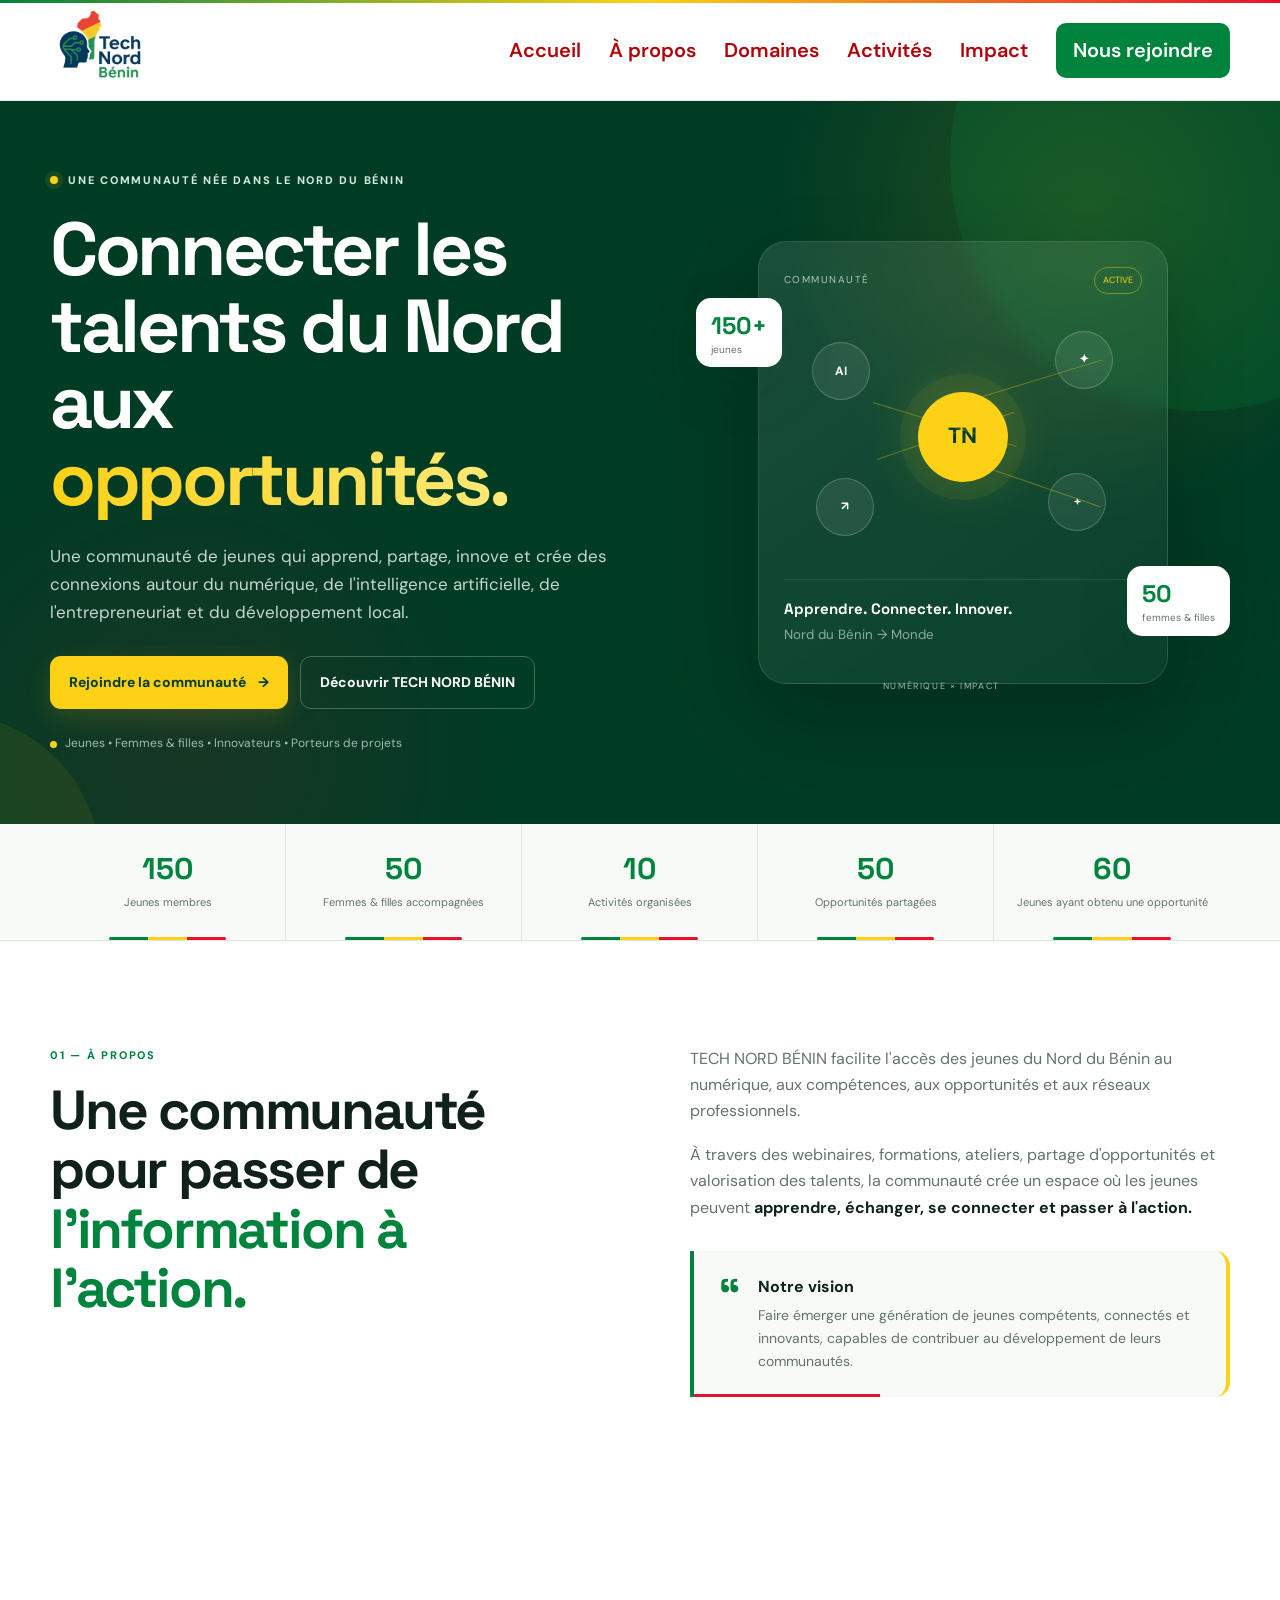
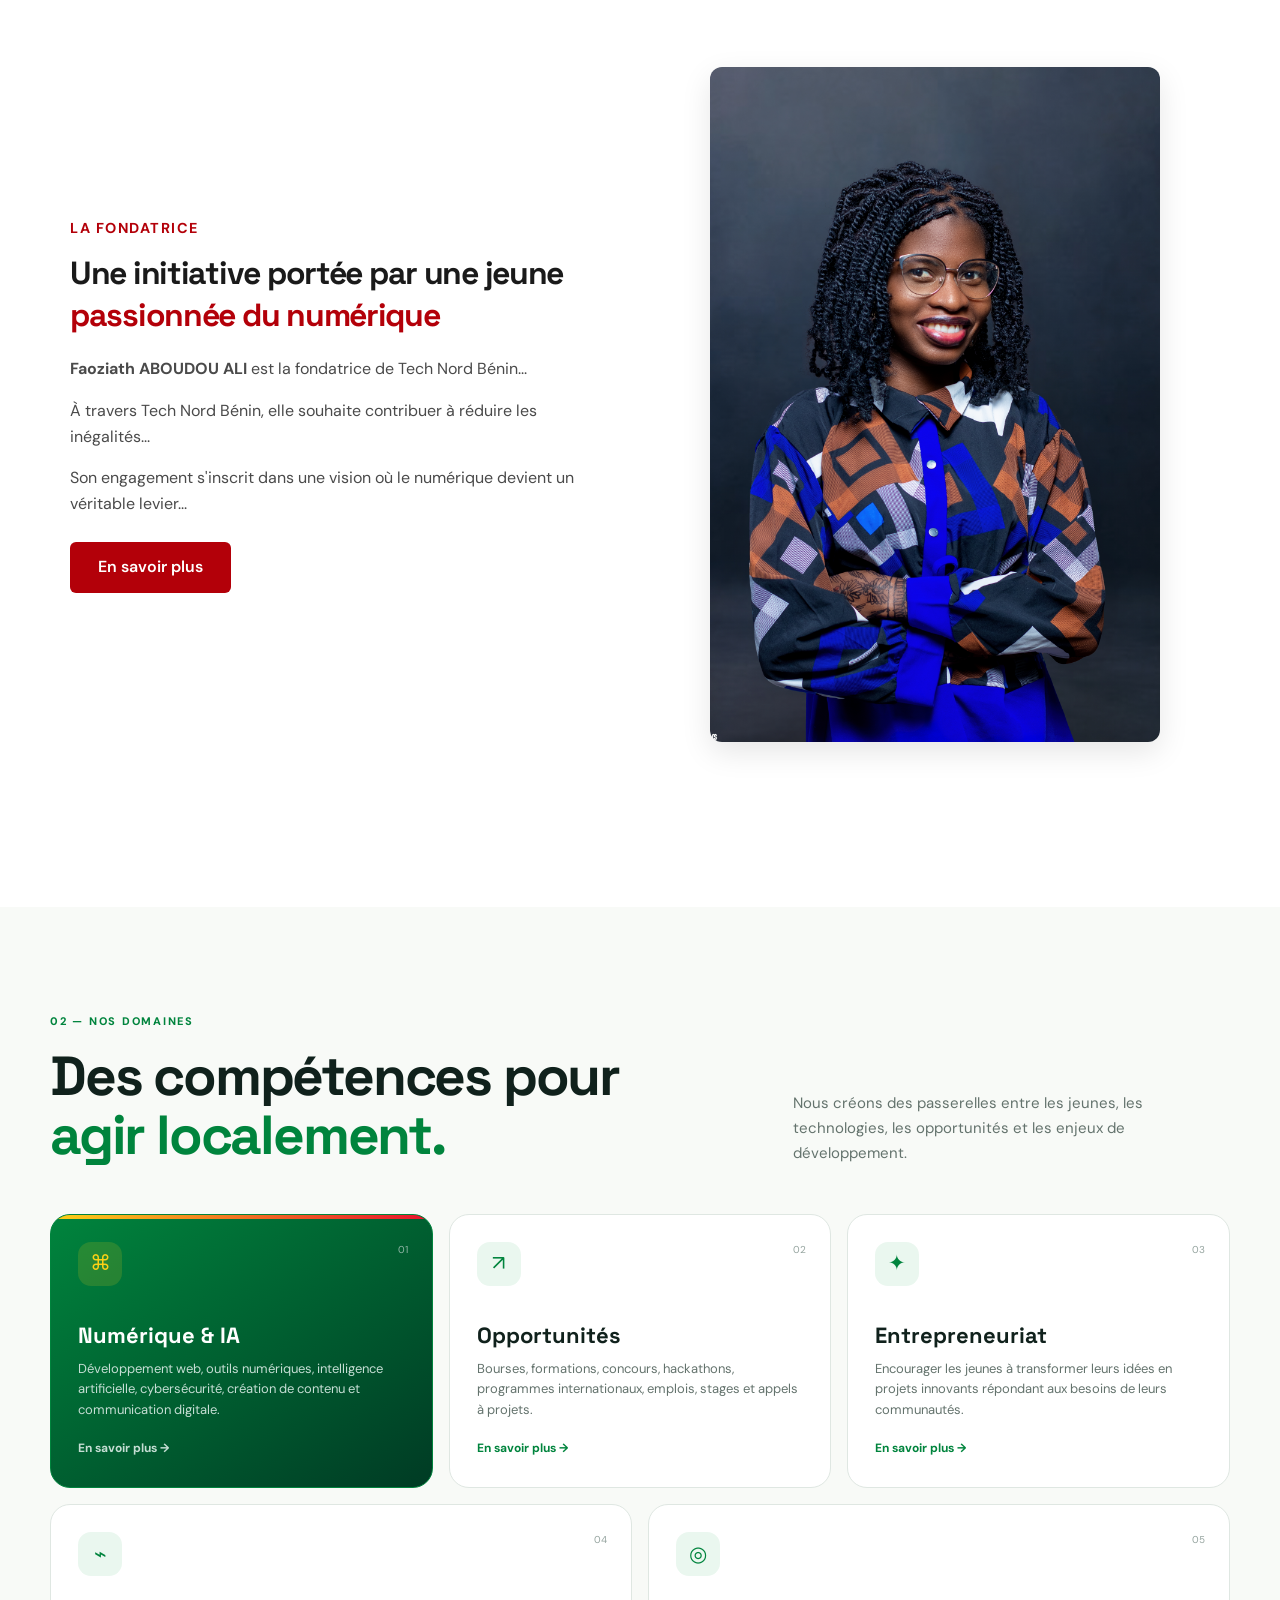
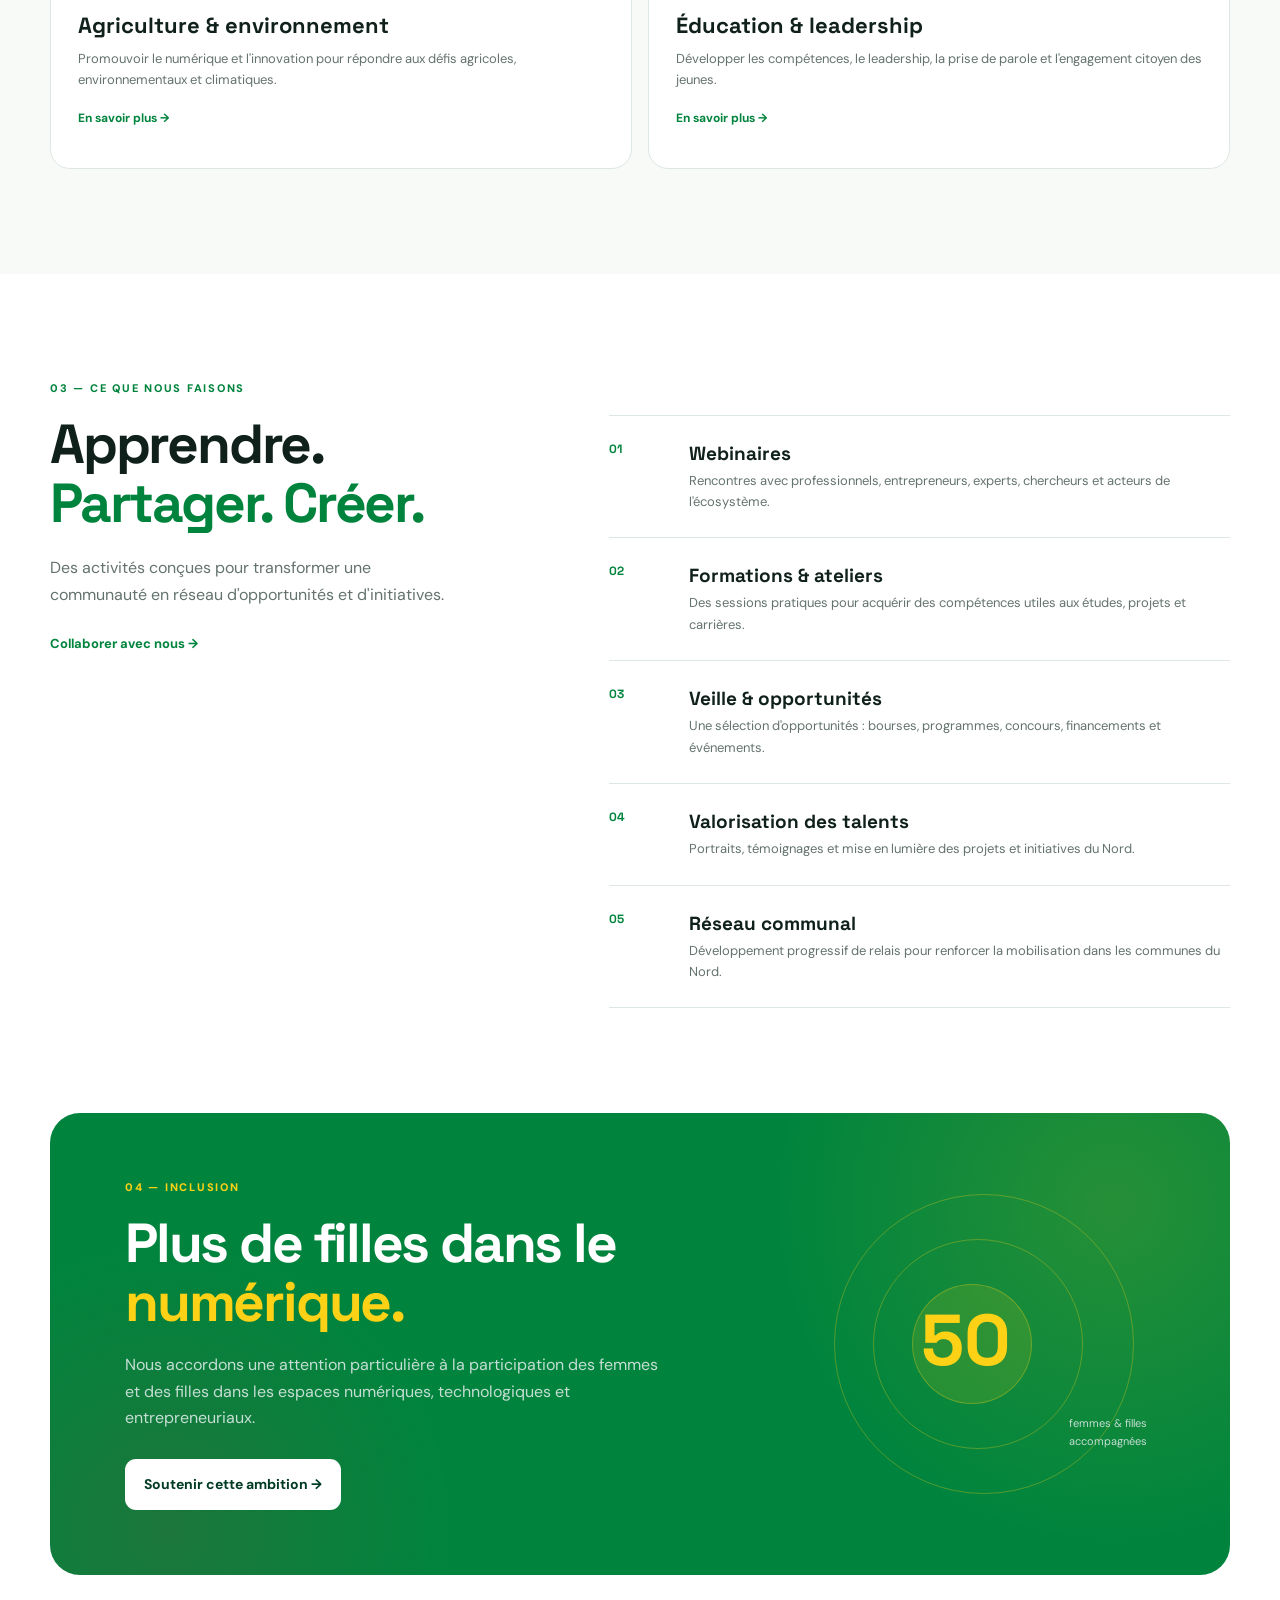
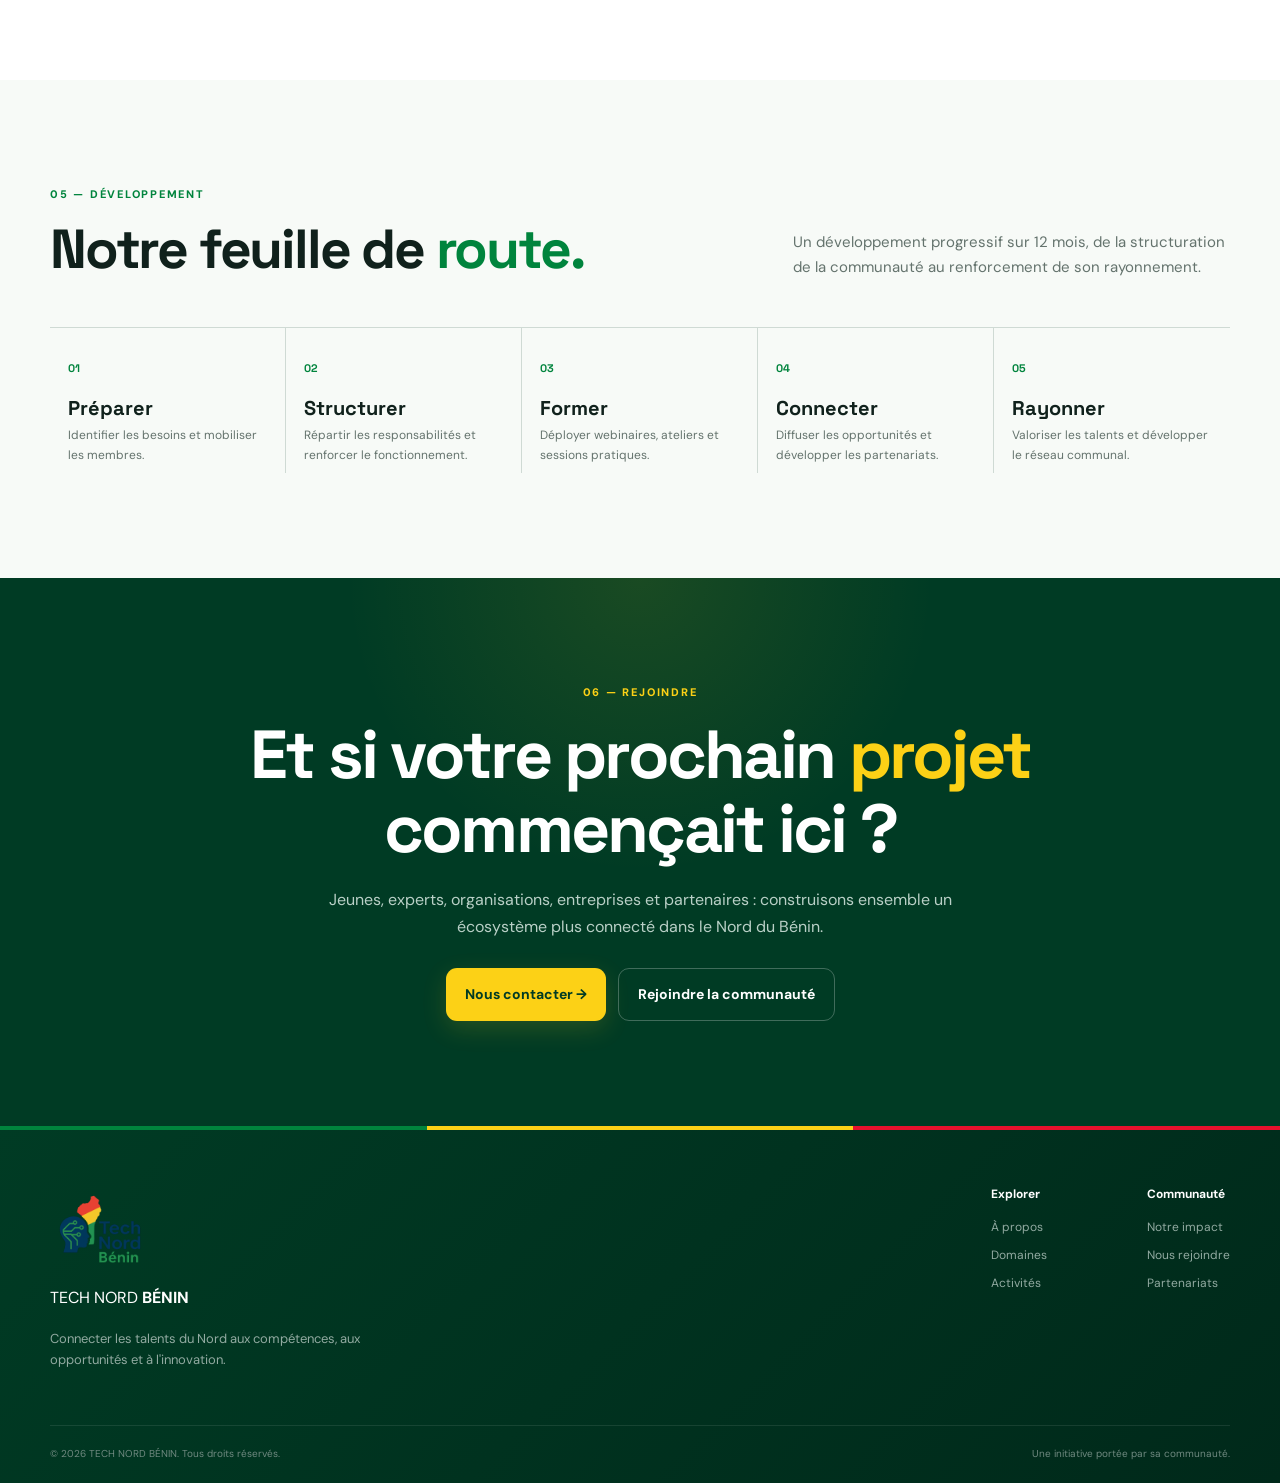
==== index.html @ 8e6c9bc8 "Mise à jour de la structure HTML et ajouts de la section fondatrice" ====
<!DOCTYPE html>
<html lang="fr">
<head>
    <meta charset="UTF-8">
    <meta name="viewport" content="width=device-width, initial-scale=1.0">

    <meta
        name="description"
        content="TECH NORD BÉNIN — Communauté de jeunes pour le numérique, l'innovation et les opportunités dans le Nord du Bénin."
    >

    <title>TECH NORD BÉNIN | Numérique • Innovation • Opportunités</title>

    <!-- Google Fonts -->
    <link rel="preconnect" href="https://fonts.googleapis.com">
    <link rel="preconnect" href="https://fonts.gstatic.com" crossorigin>

    <link
        href="https://fonts.googleapis.com/css2?family=DM+Sans:wght@400;500;600;700&family=Space+Grotesk:wght@500;600;700&display=swap"
        rel="stylesheet"
    >

    <!-- CSS -->
    <link rel="stylesheet" href="style.css">
</head>

<body>

<!-- =========================================================
     HEADER
========================================================= -->

<header class="header">

    <div class="container nav">

       
        <a href="#" class="logo">
    <img src="Logo Tech Nord Bénin.png" alt="Tech Nord Bénin">
</a>


        </a>

        <!-- Bouton menu mobile -->

        <button
            class="menu-toggle"
            aria-label="Ouvrir le menu"
            aria-expanded="false"
        >
            <span></span>
            <span></span>
            <span></span>
        </button>

        <!-- Navigation -->

        <nav class="nav-links" aria-label="Navigation principale">

            <a href="#accueil">Accueil</a>

            <a href="#apropos">À propos</a>

            <a href="#domaines">Domaines</a>

            <a href="#activites">Activités</a>

            <a href="#impact">Impact</a>

            <a href="#contact" class="nav-cta">
                Nous rejoindre
            </a>

        </nav>

    </div>

</header>


<main>

<!-- =========================================================
     HERO
========================================================= -->

<section id="accueil" class="hero">

    <div class="hero-glow glow-one"></div>
    <div class="hero-glow glow-two"></div>

    <div class="container hero-grid">

        <!-- Texte -->

        <div class="hero-content">

            <div class="eyebrow">

                <span></span>

                Une communauté née dans le Nord du Bénin

            </div>

            <h1>

                Connecter les talents du Nord aux

                <em>opportunités.</em>

            </h1>

            <p class="hero-text">

                Une communauté de jeunes qui apprend, partage,
                innove et crée des connexions autour du numérique,
                de l'intelligence artificielle, de l'entrepreneuriat
                et du développement local.

            </p>

            <div class="hero-actions">

                <a href="#contact" class="btn btn-primary">

                    Rejoindre la communauté

                    <span>→</span>

                </a>

                <a href="#apropos" class="btn btn-outline">

                    Découvrir TECH NORD BÉNIN

                </a>

            </div>

            <div class="hero-note">

                <span class="dot"></span>

                Jeunes • Femmes & filles • Innovateurs • Porteurs de projets

            </div>

        </div>


        <!-- Illustration -->

        <div class="hero-visual">

            <div class="visual-card main-card">

                <div class="card-top">

                    <span class="mini-label">
                        COMMUNAUTÉ
                    </span>

                    <span class="status">
                        ACTIVE
                    </span>

                </div>


                <div class="network">

                    <div class="node center-node">
                        TN
                    </div>

                    <div class="node n1">
                        AI
                    </div>

                    <div class="node n2">
                        ✦
                    </div>

                    <div class="node n3">
                        ↗
                    </div>

                    <div class="node n4">
                        +
                    </div>

                    <div class="line l1"></div>
                    <div class="line l2"></div>
                    <div class="line l3"></div>
                    <div class="line l4"></div>

                </div>


                <div class="card-bottom">

                    <strong>
                        Apprendre. Connecter. Innover.
                    </strong>

                    <small>
                        Nord du Bénin → Monde
                    </small>

                </div>

            </div>


            <!-- Statistique flottante -->

            <div class="floating-stat stat-a">

                <strong>150+</strong>

                <span>
                    jeunes
                </span>

            </div>


            <div class="floating-stat stat-b">

                <strong>50</strong>

                <span>
                    femmes & filles
                </span>

            </div>


            <div class="floating-tag">

                NUMÉRIQUE × IMPACT

            </div>

        </div>

    </div>

</section>


<!-- =========================================================
     IMPACT
========================================================= -->

<section class="impact-strip" id="impact">

    <div class="container stats-grid">

        <div class="stat-item">

            <strong>150</strong>

            <span>
                Jeunes membres
            </span>

        </div>


        <div class="stat-item">

            <strong>50</strong>

            <span>
                Femmes & filles accompagnées
            </span>

        </div>


        <div class="stat-item">

            <strong>10</strong>

            <span>
                Activités organisées
            </span>

        </div>


        <div class="stat-item">

            <strong>50</strong>

            <span>
                Opportunités partagées
            </span>

        </div>


        <div class="stat-item">

            <strong>60</strong>

            <span>
                Jeunes ayant obtenu une opportunité
            </span>

        </div>

    </div>

</section>


<!-- =========================================================
     À PROPOS
========================================================= -->

<section id="apropos" class="section about">

    <div class="container two-col">

        <div>

            <div class="section-label">
                01 — À PROPOS
            </div>

            <h2>

                Une communauté pour passer de

                <span>
                    l'information à l'action.
                </span>

            </h2>

        </div>


        <div class="about-copy">

            <p>

                TECH NORD BÉNIN facilite l'accès des jeunes
                du Nord du Bénin au numérique, aux compétences,
                aux opportunités et aux réseaux professionnels.

            </p>


            <p>

                À travers des webinaires, formations, ateliers,
                partage d'opportunités et valorisation des talents,
                la communauté crée un espace où les jeunes peuvent

                <strong>
                    apprendre, échanger, se connecter et passer à l'action.
                </strong>

            </p>


            <div class="mission-box">

                <span class="quote-mark">
                    “
                </span>

                <div>

                    <strong>
                        Notre vision
                    </strong>

                    <p>

                        Faire émerger une génération de jeunes
                        compétents, connectés et innovants, capables
                        de contribuer au développement de leurs communautés.

                    </p>

                </div>

            </div>

        </div>

    </div>

</section>

<!-- FONDATRICE --> 
 
<!-- =========================================================
     FONDATRICE
========================================================= -->
<section class="section founder">
    <div class="container founder-container"> 
        <div class="founder-content"> 
            <span class="section-tag">LA FONDATRICE</span> 
            <h2>Une initiative portée par une jeune <span>passionnée du numérique</span></h2> 
            <p><strong>Faoziath ABOUDOU ALI</strong> est la fondatrice de Tech Nord Bénin...</p>
            <p>À travers Tech Nord Bénin, elle souhaite contribuer à réduire les inégalités...</p>
            <p>Son engagement s'inscrit dans une vision où le numérique devient un véritable levier...</p>
            <a href="#contact" class="about-button">En savoir plus</a>
        </div> 
        <div class="founder-image">
            <img src="SAVE_20260714_125118.jpg" alt="Faoziath ABOUDOU ALI, fondatrice de Tech Nord Bénin"> 
        </div> 
    </div> 
</section>

        
<!-- =========================================================
     DOMAINES
========================================================= -->

<section id="domaines" class="section domains">

    <div class="container">

        <div class="section-heading">

            <div>

                <div class="section-label">
                    02 — NOS DOMAINES
                </div>

                <h2>

                    Des compétences pour

                    <span>
                        agir localement.
                    </span>

                </h2>

            </div>


            <p>

                Nous créons des passerelles entre les jeunes,
                les technologies, les opportunités et les enjeux
                de développement.

            </p>

        </div>


        <div class="domain-grid">


            <!-- Domaine 1 -->

            <article class="domain-card featured">

                <div class="icon">
                    ⌘
                </div>

                <span class="number">
                    01
                </span>

                <h3>
                    Numérique & IA
                </h3>

                <p>

                    Développement web, outils numériques,
                    intelligence artificielle, cybersécurité,
                    création de contenu et communication digitale.

                </p>

                <a href="#contact">
                    En savoir plus →
                </a>

            </article>


            <!-- Domaine 2 -->

            <article class="domain-card">

                <div class="icon">
                    ↗
                </div>

                <span class="number">
                    02
                </span>

                <h3>
                    Opportunités
                </h3>

                <p>

                    Bourses, formations, concours, hackathons,
                    programmes internationaux, emplois, stages
                    et appels à projets.

                </p>

                <a href="#contact">
                    En savoir plus →
                </a>

            </article>


            <!-- Domaine 3 -->

            <article class="domain-card">

                <div class="icon">
                    ✦
                </div>

                <span class="number">
                    03
                </span>

                <h3>
                    Entrepreneuriat
                </h3>

                <p>

                    Encourager les jeunes à transformer leurs idées
                    en projets innovants répondant aux besoins
                    de leurs communautés.

                </p>

                <a href="#contact">
                    En savoir plus →
                </a>

            </article>


            <!-- Domaine 4 -->

            <article class="domain-card">

                <div class="icon">
                    ⌁
                </div>

                <span class="number">
                    04
                </span>

                <h3>
                    Agriculture & environnement
                </h3>

                <p>

                    Promouvoir le numérique et l'innovation pour
                    répondre aux défis agricoles, environnementaux
                    et climatiques.

                </p>

                <a href="#contact">
                    En savoir plus →
                </a>

            </article>


            <!-- Domaine 5 -->

            <article class="domain-card">

                <div class="icon">
                    ◎
                </div>

                <span class="number">
                    05
                </span>

                <h3>
                    Éducation & leadership
                </h3>

                <p>

                    Développer les compétences, le leadership,
                    la prise de parole et l'engagement citoyen
                    des jeunes.

                </p>

                <a href="#contact">
                    En savoir plus →
                </a>

            </article>

        </div>

    </div>

</section>


<!-- =========================================================
     ACTIVITÉS
========================================================= -->

<section id="activites" class="section activities">

    <div class="container">

        <div class="section-label">
            03 — CE QUE NOUS FAISONS
        </div>


        <div class="activities-layout">

            <div>

                <h2>

                    Apprendre.

                    <br>

                    <span>
                        Partager. Créer.
                    </span>

                </h2>


                <p class="large-copy">

                    Des activités conçues pour transformer
                    une communauté en réseau d'opportunités
                    et d'initiatives.

                </p>


                <a href="#contact" class="text-link">

                    Collaborer avec nous →

                </a>

            </div>


            <div class="activity-list">


                <div class="activity">

                    <span>01</span>

                    <div>

                        <h3>
                            Webinaires
                        </h3>

                        <p>

                            Rencontres avec professionnels,
                            entrepreneurs, experts, chercheurs
                            et acteurs de l'écosystème.

                        </p>

                    </div>

                </div>


                <div class="activity">

                    <span>02</span>

                    <div>

                        <h3>
                            Formations & ateliers
                        </h3>

                        <p>

                            Des sessions pratiques pour acquérir
                            des compétences utiles aux études,
                            projets et carrières.

                        </p>

                    </div>

                </div>


                <div class="activity">

                    <span>03</span>

                    <div>

                        <h3>
                            Veille & opportunités
                        </h3>

                        <p>

                            Une sélection d'opportunités :
                            bourses, programmes, concours,
                            financements et événements.

                        </p>

                    </div>

                </div>


                <div class="activity">

                    <span>04</span>

                    <div>

                        <h3>
                            Valorisation des talents
                        </h3>

                        <p>

                            Portraits, témoignages et mise en lumière
                            des projets et initiatives du Nord.

                        </p>

                    </div>

                </div>


                <div class="activity">

                    <span>05</span>

                    <div>

                        <h3>
                            Réseau communal
                        </h3>

                        <p>

                            Développement progressif de relais pour
                            renforcer la mobilisation dans les communes
                            du Nord.

                        </p>

                    </div>

                </div>

            </div>

        </div>

    </div>

</section>


<!-- =========================================================
     INCLUSION
========================================================= -->

<section class="section inclusion">

    <div class="container inclusion-box">

        <div class="inclusion-content">

            <div class="section-label">
                04 — INCLUSION
            </div>

            <h2>

                Plus de filles dans le

                <span>
                    numérique.
                </span>

            </h2>

            <p>

                Nous accordons une attention particulière à
                la participation des femmes et des filles dans
                les espaces numériques, technologiques et
                entrepreneuriaux.

            </p>

            <a href="#contact" class="btn btn-light">

                Soutenir cette ambition →

            </a>

        </div>


        <div class="inclusion-visual">

            <div class="circle c1"></div>

            <div class="circle c2"></div>

            <div class="circle c3"></div>

            <div class="big-50">
                50
            </div>

            <div class="small-text">

                femmes & filles
                <br>
                accompagnées

            </div>

        </div>

    </div>

</section>


<!-- =========================================================
     FEUILLE DE ROUTE
========================================================= -->

<section class="section roadmap">

    <div class="container">

        <div class="section-heading">

            <div>

                <div class="section-label">
                    05 — DÉVELOPPEMENT
                </div>

                <h2>

                    Notre feuille de

                    <span>
                        route.
                    </span>

                </h2>

            </div>


            <p>

                Un développement progressif sur 12 mois,
                de la structuration de la communauté au
                renforcement de son rayonnement.

            </p>

        </div>


        <div class="timeline">


            <div class="timeline-item">

                <span>01</span>

                <div>

                    <strong>
                        Préparer
                    </strong>

                    <p>
                        Identifier les besoins et mobiliser les membres.
                    </p>

                </div>

            </div>


            <div class="timeline-item">

                <span>02</span>

                <div>

                    <strong>
                        Structurer
                    </strong>

                    <p>
                        Répartir les responsabilités et renforcer le fonctionnement.
                    </p>

                </div>

            </div>


            <div class="timeline-item">

                <span>03</span>

                <div>

                    <strong>
                        Former
                    </strong>

                    <p>
                        Déployer webinaires, ateliers et sessions pratiques.
                    </p>

                </div>

            </div>


            <div class="timeline-item">

                <span>04</span>

                <div>

                    <strong>
                        Connecter
                    </strong>

                    <p>
                        Diffuser les opportunités et développer les partenariats.
                    </p>

                </div>

            </div>


            <div class="timeline-item">

                <span>05</span>

                <div>

                    <strong>
                        Rayonner
                    </strong>

                    <p>
                        Valoriser les talents et développer le réseau communal.
                    </p>

                </div>

            </div>

        </div>

    </div>

</section>


<!-- =========================================================
     CONTACT / CTA
========================================================= -->

<section id="contact" class="cta-section">

    <div class="container cta-inner">

        <div class="section-label">
            06 — REJOINDRE
        </div>

        <h2>

            Et si votre prochain

            <span>
                projet
            </span>

            commençait ici ?

        </h2>

        <p>

            Jeunes, experts, organisations, entreprises et partenaires :
            construisons ensemble un écosystème plus connecté
            dans le Nord du Bénin.

        </p>


        <div class="cta-actions">

            <a
                href="mailto:contact@technordbenin.org"
                class="btn btn-primary"
            >

                Nous contacter →

            </a>

            <a href="#" class="btn btn-outline">

                Rejoindre la communauté

            </a>

        </div>

    </div>

</section>

</main>


<!-- =========================================================
     FOOTER
========================================================= -->

<footer class="footer">

    <div class="container footer-top">


        <div class="footer-brand">

             <a href="#" class="logo">
    <img src="Logo Tech Nord Bénin.png" alt="Tech Nord Bénin">
</a>

                <span class="logo-text">

                    TECH NORD <b>BÉNIN</b>

                </span>

            </a>


            <p>

                Connecter les talents du Nord aux compétences,
                aux opportunités et à l'innovation.

            </p>

        </div>


        <div class="footer-links">


            <div>

                <strong>
                    Explorer
                </strong>

                <a href="#apropos">
                    À propos
                </a>

                <a href="#domaines">
                    Domaines
                </a>

                <a href="#activites">
                    Activités
                </a>

            </div>


            <div>

                <strong>
                    Communauté
                </strong>

                <a href="#impact">
                    Notre impact
                </a>

                <a href="#contact">
                    Nous rejoindre
                </a>

                <a href="#contact">
                    Partenariats
                </a>

            </div>

        </div>

    </div>


    <div class="container footer-bottom">

        <span>
            © 2026 TECH NORD BÉNIN. Tous droits réservés.
        </span>

        <span>
            Une initiative portée par sa communauté.
        </span>

    </div>

</footer>


<!-- =========================================================
     JAVASCRIPT MENU MOBILE
========================================================= -->

<script>

    const toggle = document.querySelector(".menu-toggle");

    const nav = document.querySelector(".nav-links");


    toggle.addEventListener("click", () => {

        const isOpen = nav.classList.toggle("open");

        toggle.setAttribute(
            "aria-expanded",
            isOpen
        );

    });


    /*
       Fermer le menu après avoir cliqué
       sur un lien mobile.
    */

    document
        .querySelectorAll(".nav-links a")
        .forEach(link => {

            link.addEventListener("click", () => {

                nav.classList.remove("open");

                toggle.setAttribute(
                    "aria-expanded",
                    "false"
                );

            });

        });

</script>

</body>
</html>
---- style.css ----
/* =========================================================
   VARIABLES — IDENTITÉ TECH NORD BÉNIN
========================================================= */

.logo img {
    width: 100px;
    height: 100px;
    object-fit: contain;
    display: block;
}

:root {

    /* Couleurs principales du logo */
    --green: #00843D;
    --green-dark: #006B32;
    --green-deep: #003B24;

    --yellow: #FCD116;
    --yellow-dark: #E5B900;

    --red: #E8112D;
    --red-dark: #C90E26;

    /* Couleurs secondaires */
    --green-soft: #EAF7EF;
    --yellow-soft: #FFF8D6;
    --red-soft: #FFF0F2;

    --cream: #F7FAF7;

    --white: #ffffff;

    --ink: #10211c;

    --muted: #64736d;

    --line: #dfe7e2;

    /* Dégradé officiel */
    --brand-gradient:
        linear-gradient(
            90deg,
            var(--green) 0%,
            var(--yellow) 50%,
            var(--red) 100%
        );

    /* Ombres */
    --shadow:
        0 20px 60px rgba(0, 59, 36, 0.10);

    --shadow-hover:
        0 25px 70px rgba(0, 59, 36, 0.16);

    /* Dimensions */
    --radius: 22px;

    --max-width: 1180px;

}


/* =========================================================
   RESET
========================================================= */

* {

    margin: 0;

    padding: 0;

    box-sizing: border-box;

}


html {

    scroll-behavior: smooth;

}


body {

    font-family: "DM Sans", sans-serif;

    color: var(--ink);

    background: #ffffff;

    line-height: 1.65;

    overflow-x: hidden;

}


a {

    text-decoration: none;

    color: inherit;

}


button {

    font-family: inherit;

}


/* =========================================================
   CONTAINER
========================================================= */

.container {

    width: min(
        var(--max-width),
        calc(100% - 48px)
    );

    margin-inline: auto;

}


/* =========================================================
   HEADER
========================================================= */

.header {

    position: sticky;

    top: 0;

    z-index: 1000;

    background:
        rgba(255, 255, 255, 0.96);

    backdrop-filter: blur(18px);

    border-bottom:
        1px solid rgba(223, 231, 226, 0.8);

}


/* Petite ligne aux couleurs du logo */

.header::before {

    content: "";

    position: absolute;

    top: 0;

    left: 0;

    width: 100%;

    height: 3px;

    background:
        linear-gradient(
            90deg,
            var(--green) 0%,
            var(--yellow) 50%,
            var(--red) 100%
        );

}


.nav {

    min-height: 76px;

    display: flex;

    align-items: center;

    justify-content: space-between;

    gap: 30px;

}


/* =========================================================
   LOGO
========================================================= */

.logo {

    display: flex;

    align-items: center;

    gap: 11px;

    font-family:
        "Space Grotesk",
        sans-serif;

    font-weight: 700;

    font-size: 14px;

    letter-spacing: 0.02em;

}


.logo b {

    color: var(--green);

}


.logo-mark {

    width: 42px;

    height: 42px;

    display: grid;

    place-items: center;

    position: relative;

    background:
        linear-gradient(
            135deg,
            var(--green) 0%,
            var(--green) 52%,
            var(--yellow) 52%,
            var(--yellow) 76%,
            var(--red) 76%,
            var(--red) 100%
        );

    color: #ffffff;

    border-radius: 12px;

    font-size: 12px;

    font-weight: 800;

    overflow: hidden;

    box-shadow:
        0 8px 22px
        rgba(0, 132, 61, 0.22);

}


.logo-mark span {

    position: relative;

    z-index: 2;

}


/* =========================================================
   NAVIGATION
========================================================= */

.nav-links {

    display: flex;

    align-items: center;

    gap: 28px;

    font-size: 20px;

    font-weight: 600;

    color:#b30009;

}


.nav-links a {

    transition:
        color 0.2s ease,
        transform 0.2s ease;

}


.nav-links a:hover {

    color: var(--green);

}


.nav-cta {

    background: var(--green);

    color: #ffffff !important;

    padding: 11px 17px;

    border-radius: 10px;

    transition:
        background 0.2s ease,
        transform 0.2s ease,
        box-shadow 0.2s ease;

}


.nav-cta:hover {

    background: var(--green-dark);

    transform: translateY(-2px);

    box-shadow:
        0 8px 20px
        rgba(0, 132, 61, 0.18);

}


/* =========================================================
   MENU MOBILE
========================================================= */

.menu-toggle {

    display: none;

    border: none;

    background: transparent;

    cursor: pointer;

}


.menu-toggle span {

    display: block;

    width: 25px;

    height: 2px;

    background: var(--green-dark);

    margin: 5px;

    border-radius: 5px;

}


/* =========================================================
   HERO
========================================================= */

.hero {

    position: relative;

    min-height: 650px;

    background:
        radial-gradient(
            circle at 85% 15%,
            rgba(252, 209, 22, 0.14),
            transparent 25%
        ),
        radial-gradient(
            circle at 15% 90%,
            rgba(232, 17, 45, 0.10),
            transparent 25%
        ),
        var(--green-deep);

    color: #ffffff;

    overflow: hidden;

}


.hero-grid {

    min-height: 650px;

    display: grid;

    grid-template-columns:
        1.05fr
        0.95fr;

    align-items: center;

    gap: 55px;

    padding-block: 70px;

}


/* =========================================================
   HERO — TEXTE
========================================================= */

.eyebrow {

    display: flex;

    align-items: center;

    gap: 10px;

    color: #d3e9de;

    font-size: 11px;

    font-weight: 800;

    letter-spacing: 0.16em;

    text-transform: uppercase;

    margin-bottom: 22px;

}


.eyebrow span {

    width: 8px;

    height: 8px;

    background: var(--yellow);

    border-radius: 50%;

    box-shadow:
        0 0 0 5px
        rgba(252, 209, 22, 0.10);

}


.hero h1 {

    font-family:
        "Space Grotesk",
        sans-serif;

    font-size:
        clamp(45px, 6vw, 75px);

    line-height: 1.02;

    font-weight: 700;

    letter-spacing: -0.045em;

    max-width: 760px;

}


.hero h1 em {

    font-style: normal;

    background:
        linear-gradient(
            90deg,
            var(--yellow),
            #FFE978
        );

    -webkit-background-clip: text;

    background-clip: text;

    color: transparent;

}


.hero-text {

    color: #c5d7d0;

    font-size: 17px;

    max-width: 650px;

    margin:
        25px
        0
        30px;

}


/* =========================================================
   HERO — BOUTONS
========================================================= */

.hero-actions {

    display: flex;

    gap: 12px;

    flex-wrap: wrap;

}


.btn {

    display: inline-flex;

    align-items: center;

    justify-content: center;

    gap: 12px;

    border-radius: 11px;

    padding: 14px 19px;

    font-weight: 700;

    font-size: 14px;

    transition:
        transform 0.2s ease,
        box-shadow 0.2s ease,
        background 0.2s ease;

}


.btn-primary {

    background: var(--yellow);

    color: var(--green-deep);

    box-shadow:
        0 8px 25px
        rgba(252, 209, 22, 0.15);

}


.btn-primary:hover {

    background: #FFD92E;

    transform: translateY(-3px);

    box-shadow:
        0 14px 35px
        rgba(252, 209, 22, 0.25);

}


.btn-outline {

    border:
        1px solid
        rgba(255, 255, 255, 0.25);

    color: #ffffff;

}


.btn-outline:hover {

    background:
        rgba(255, 255, 255, 0.08);

    border-color:
        rgba(252, 209, 22, 0.5);

}


.btn-red {

    background: var(--red);

    color: #ffffff;

}


.btn-red:hover {

    background: var(--red-dark);

    transform: translateY(-2px);

}


.hero-note {

    margin-top: 25px;

    font-size: 12px;

    color: #9ebbb0;

    display: flex;

    gap: 8px;

    align-items: center;

}


.dot {

    width: 7px;

    height: 7px;

    background: var(--yellow);

    border-radius: 50%;

}


/* =========================================================
   HERO — EFFETS VISUELS
========================================================= */

.hero-glow {

    position: absolute;

    border-radius: 50%;

    opacity: 0.22;

}


.glow-one {

    width: 500px;

    height: 500px;

    background: var(--green);

    right: -170px;

    top: -190px;

}


.glow-two {

    width: 300px;

    height: 300px;

    background: var(--yellow);

    left: -200px;

    bottom: -190px;

    opacity: 0.07;

}


/* =========================================================
   HERO VISUAL
========================================================= */

.hero-visual {

    position: relative;

    min-height: 470px;

    display: flex;

    align-items: center;

    justify-content: center;

}


/* =========================================================
   CARTE PRINCIPALE
========================================================= */

.main-card {

    width: min(410px, 82%);

    aspect-ratio: 1 / 1.08;

    border:
        1px solid
        rgba(255, 255, 255, 0.12);

    background:
        linear-gradient(
            145deg,
            rgba(255, 255, 255, 0.10),
            rgba(255, 255, 255, 0.035)
        );

    border-radius: 28px;

    padding: 25px;

    box-shadow:
        0 30px 80px
        rgba(0, 0, 0, 0.2);

    backdrop-filter: blur(10px);

}


/* =========================================================
   CARD TOP
========================================================= */

.card-top,
.card-bottom {

    display: flex;

    justify-content: space-between;

    align-items: center;

}


.mini-label {

    font-size: 10px;

    letter-spacing: 0.15em;

    color: #a9c7bb;

}


.status {

    font-size: 9px;

    color: var(--yellow);

    border:
        1px solid
        rgba(252, 209, 22, 0.4);

    padding: 5px 8px;

    border-radius: 20px;

}


/* =========================================================
   RÉSEAU
========================================================= */

.network {

    height: 285px;

    position: relative;

}


.node {

    position: absolute;

    width: 58px;

    height: 58px;

    border-radius: 50%;

    display: grid;

    place-items: center;

    border:
        1px solid
        rgba(255, 255, 255, 0.2);

    background:
        rgba(255, 255, 255, 0.08);

    font-size: 12px;

    font-weight: 700;

}


.center-node {

    left: 50%;

    top: 50%;

    transform:
        translate(-50%, -50%);

    width: 90px;

    height: 90px;

    background: var(--yellow);

    color: var(--green-deep);

    border: 0;

    font-size: 22px;

    box-shadow:
        0 0 0 18px
        rgba(252, 209, 22, 0.06),
        0 0 60px
        rgba(252, 209, 22, 0.20);

}


.n1 {

    left: 8%;

    top: 17%;

}


.n2 {

    right: 8%;

    top: 13%;

}


.n3 {

    left: 9%;

    bottom: 15%;

}


.n4 {

    right: 10%;

    bottom: 17%;

}


/* =========================================================
   CONNEXIONS
========================================================= */

.line {

    height: 1px;

    background:
        rgba(252, 209, 22, 0.35);

    position: absolute;

    transform-origin: left center;

}


.l1 {

    width: 150px;

    left: 25%;

    top: 38%;

    transform: rotate(17deg);

}


.l2 {

    width: 145px;

    left: 50%;

    top: 38%;

    transform: rotate(-17deg);

}


.l3 {

    width: 145px;

    left: 26%;

    top: 58%;

    transform: rotate(-19deg);

}


.l4 {

    width: 145px;

    left: 50%;

    top: 58%;

    transform: rotate(19deg);

}


/* =========================================================
   BAS DE CARTE
========================================================= */

.card-bottom {

    border-top:
        1px solid
        rgba(255, 255, 255, 0.1);

    padding-top: 17px;

    flex-direction: column;

    align-items: flex-start;

    gap: 2px;

}


.card-bottom strong {

    font-family:
        "Space Grotesk",
        sans-serif;

    font-size: 15px;

}


.card-bottom small {

    color: #91aaa1;

}


/* =========================================================
   STATISTIQUES FLOTTANTES
========================================================= */

.floating-stat {

    position: absolute;

    background: #ffffff;

    color: var(--ink);

    border-radius: 15px;

    padding: 12px 15px;

    box-shadow: var(--shadow);

    display: flex;

    flex-direction: column;

    line-height: 1.15;

}


.floating-stat strong {

    font:
        700 24px
        "Space Grotesk";

    color: var(--green);

}


.floating-stat span {

    font-size: 10px;

    color: var(--muted);

    margin-top: 3px;

}


.stat-a {

    top: 70px;

    left: 0;

}


.stat-b {

    bottom: 62px;

    right: 0;

}


.floating-tag {

    position: absolute;

    bottom: 4px;

    left: 35%;

    font-size: 9px;

    letter-spacing: 0.18em;

    color: #9ebbb0;

}


/* =========================================================
   IMPACT
========================================================= */

.impact-strip {

    background: var(--cream);

    border-bottom:
        1px solid var(--line);

}


.stats-grid {

    display: grid;

    grid-template-columns:
        repeat(5, 1fr);

}


.stat-item {

    padding: 25px 16px;

    border-right:
        1px solid var(--line);

    text-align: center;

    position: relative;

}


.stat-item:last-child {

    border-right: 0;

}


/* Barre tricolore */

.stat-item::after {

    content: "";

    position: absolute;

    left: 25%;

    right: 25%;

    bottom: 0;

    height: 3px;

    background:
        linear-gradient(
            90deg,
            var(--green) 0 33.33%,
            var(--yellow) 33.33% 66.66%,
            var(--red) 66.66% 100%
        );

    border-radius: 10px;

}


.stat-item strong {

    display: block;

    font:
        700 30px
        "Space Grotesk";

    color: var(--green);

}


.stat-item span {

    font-size: 11px;

    color: var(--muted);

}


/* =========================================================
   SECTIONS
========================================================= */

.section {

    padding: 105px 0;

}


.section-label {

    color: var(--green);

    font-size: 11px;

    font-weight: 800;

    letter-spacing: 0.16em;

    text-transform: uppercase;

    margin-bottom: 17px;

}


h2 {

    font:
        700 clamp(36px, 4.3vw, 57px)
        / 1.08
        "Space Grotesk";

    letter-spacing: -0.04em;

}


h2 span {

    color: var(--green);

}


/* =========================================================
   À PROPOS
========================================================= */

.two-col {

    display: grid;

    grid-template-columns:
        1fr
        1fr;

    gap: 100px;

}


.about-copy {

    font-size: 16px;

    color: var(--muted);

}


.about-copy > p + p {

    margin-top: 17px;

}


.about-copy strong {

    color: var(--ink);

}


/* =========================================================
   MISSION
========================================================= */

.mission-box {

    margin-top: 30px;

    background: var(--cream);

    border-left:
        4px solid var(--green);

    border-right:
        4px solid var(--yellow);

    padding: 23px 25px;

    display: flex;

    gap: 17px;

    border-radius:
        0 15px 15px 0;

    position: relative;

    overflow: hidden;

}


.mission-box::after {

    content: "";

    position: absolute;

    left: 0;

    bottom: 0;

    width: 35%;

    height: 3px;

    background: var(--red);

}


.quote-mark {

    font:
        700 42px / 1
        "Space Grotesk";

    color: var(--green);

}


.mission-box strong {

    display: block;

    margin-bottom: 4px;

}


.mission-box p {

    font-size: 14px;

}


/* =========================================================
   DOMAINES
========================================================= */

.domains {

    background: #f8faf7;

}


.section-heading {

    display: grid;

    grid-template-columns:
        1fr
        0.65fr;

    gap: 70px;

    align-items: end;

    margin-bottom: 48px;

}


.section-heading > p {

    color: var(--muted);

    font-size: 15px;

}


/* =========================================================
   GRILLE DOMAINES
========================================================= */

.domain-grid {

    display: grid;

    grid-template-columns:
        repeat(6, 1fr);

    gap: 16px;

}


.domain-card {

    grid-column: span 2;

    background: #ffffff;

    border:
        1px solid var(--line);

    border-radius: 20px;

    padding: 27px;

    min-height: 265px;

    position: relative;

    overflow: hidden;

    transition:
        transform 0.25s ease,
        box-shadow 0.25s ease,
        border-color 0.25s ease;

}


/* Barre de couleur */

.domain-card::before {

    content: "";

    position: absolute;

    top: 0;

    left: 0;

    width: 100%;

    height: 4px;

    background:
        linear-gradient(
            90deg,
            var(--green),
            var(--yellow),
            var(--red)
        );

    transform: scaleX(0);

    transform-origin: left;

    transition:
        transform 0.3s ease;

}


.domain-card:nth-child(4),
.domain-card:nth-child(5) {

    grid-column: span 3;

}


.domain-card:hover {

    transform: translateY(-7px);

    box-shadow: var(--shadow-hover);

    border-color:
        rgba(0, 132, 61, 0.20);

}


.domain-card:hover::before {

    transform: scaleX(1);

}


.domain-card.featured {

    background:
        linear-gradient(
            145deg,
            var(--green),
            var(--green-deep)
        );

    color: #ffffff;

    border-color: var(--green);

}


.domain-card.featured::before {

    transform: scaleX(1);

    background:
        linear-gradient(
            90deg,
            var(--yellow),
            var(--red)
        );

}


.domain-card.featured p,
.domain-card.featured a {

    color: #c5ded4;

}


/* =========================================================
   ICÔNES
========================================================= */

.icon {

    width: 44px;

    height: 44px;

    border-radius: 13px;

    background: var(--green-soft);

    display: grid;

    place-items: center;

    color: var(--green);

    font-size: 21px;

    margin-bottom: 35px;

    transition:
        transform 0.25s ease,
        background 0.25s ease,
        color 0.25s ease;

}


.domain-card:hover .icon {

    background: var(--yellow);

    color: var(--green-deep);

    transform:
        rotate(-4deg)
        scale(1.05);

}


.featured .icon {

    background:
        rgba(252, 209, 22, 0.15);

    color: var(--yellow);

}


/* =========================================================
   NUMÉROS
========================================================= */

.number {

    position: absolute;

    right: 24px;

    top: 27px;

    font-size: 10px;

    color: #94a39e;

}


.featured .number {

    color: #91b6a7;

}


/* =========================================================
   TEXTES DOMAINES
========================================================= */

.domain-card h3 {

    font:
        700 22px
        "Space Grotesk";

    margin-bottom: 10px;

}


.domain-card p {

    color: var(--muted);

    font-size: 13px;

    line-height: 1.6;

}


.domain-card a {

    display: inline-block;

    margin-top: 18px;

    color: var(--green);

    font-size: 12px;

    font-weight: 700;

}


/* =========================================================
   ACTIVITÉS
========================================================= */

.activities {

    background: #ffffff;

}


.activities-layout {

    display: grid;

    grid-template-columns:
        0.85fr
        1.15fr;

    gap: 100px;

}


.large-copy {

    color: var(--muted);

    max-width: 410px;

    margin: 22px 0;

}


.text-link {

    color: var(--green);

    font-weight: 700;

    font-size: 13px;

}


.text-link:hover {

    color: var(--red);

}


.activity-list {

    border-top:
        1px solid var(--line);

}


.activity {

    display: grid;

    grid-template-columns:
        60px
        1fr;

    gap: 20px;

    padding: 25px 0;

    border-bottom:
        1px solid var(--line);

}


.activity > span {

    font:
        700 12px
        "Space Grotesk";

    color: var(--green);

}


.activity h3 {

    font:
        700 19px
        "Space Grotesk";

    margin-bottom: 4px;

}


.activity p {

    color: var(--muted);

    font-size: 13px;

}


/* =========================================================
   INCLUSION
========================================================= */

.inclusion {

    padding-top: 0;

}


.inclusion-box {

    background:
        radial-gradient(
            circle at 90% 20%,
            rgba(252, 209, 22, 0.15),
            transparent 30%
        ),
        radial-gradient(
            circle at 10% 90%,
            rgba(232, 17, 45, 0.12),
            transparent 25%
        ),
        var(--green);

    color: #ffffff;

    border-radius: 30px;

    padding: 65px 75px;

    display: grid;

    grid-template-columns:
        1fr
        0.7fr;

    overflow: hidden;

    position: relative;

}


.inclusion-content {

    position: relative;

    z-index: 2;

}


.inclusion .section-label {

    color: var(--yellow);

}


.inclusion h2 {

    max-width: 600px;

}


.inclusion h2 span {

    color: var(--yellow);

}


.inclusion-content > p {

    max-width: 550px;

    color: #c5ded4;

    margin:
        20px 0
        27px;

}


.btn-light {

    background: #ffffff;

    color: var(--green-deep);

}


.btn-light:hover {

    background: var(--yellow);

    color: var(--green-deep);

    transform: translateY(-2px);

}


/* =========================================================
   ILLUSTRATION INCLUSION
========================================================= */

.inclusion-visual {

    position: relative;

    min-height: 230px;

}


.circle {

    position: absolute;

    border:
        1px solid
        rgba(252, 209, 22, 0.3);

    border-radius: 50%;

    right: 5%;

    top: 50%;

    transform:
        translateY(-50%);

}


.c1 {

    width: 300px;

    height: 300px;

}


.c2 {

    width: 210px;

    height: 210px;

    right: 17%;

}


.c3 {

    width: 120px;

    height: 120px;

    right: 29%;

    background:
        rgba(252, 209, 22, 0.12);

}


.big-50 {

    position: absolute;

    right: 34%;

    top: 35%;

    font:
        700 72px
        "Space Grotesk";

    color: var(--yellow);

}


.small-text {

    position: absolute;

    right: 2%;

    bottom: 18%;

    font-size: 11px;

    color: #c5ded4;

}


/* =========================================================
   FEUILLE DE ROUTE
========================================================= */

.roadmap {

    background: var(--cream);

}


.timeline {

    display: grid;

    grid-template-columns:
        repeat(5, 1fr);

    border-top:
        1px solid #cfdad4;

    margin-top: 25px;

}


.timeline-item {

    padding: 26px 18px 0;

    border-right:
        1px solid #cfdad4;

    min-height: 145px;

}


.timeline-item:last-child {

    border-right: 0;

}


.timeline-item > span {

    font:
        700 11px
        "Space Grotesk";

    color: var(--green);

}


.timeline-item strong {

    display: block;

    font:
        700 20px
        "Space Grotesk";

    margin:
        14px 0 5px;

}


.timeline-item p {

    font-size: 12px;

    color: var(--muted);

}


/* =========================================================
   CTA
========================================================= */

.cta-section {

    padding: 105px 0;

    background:
        radial-gradient(
            circle at 50% 0%,
            rgba(252, 209, 22, 0.10),
            transparent 35%
        ),
        var(--green-deep);

    color: #ffffff;

    text-align: center;

}


.cta-inner {

    max-width: 850px;

}


.cta-section .section-label {

    color: var(--yellow);

}


.cta-section h2 {

    font-size:
        clamp(40px, 6vw, 68px);

}


.cta-section h2 span {

    color: var(--yellow);

}


.cta-section p {

    color: #b9d0c7;

    max-width: 650px;

    margin:
        22px auto
        28px;

}


.cta-actions {

    display: flex;

    justify-content: center;

    gap: 12px;

    flex-wrap: wrap;

}


/* =========================================================
   FOOTER
========================================================= */

.footer {

    background:
        linear-gradient(
            135deg,
            #003B24,
            #00291A
        );

    color: #ffffff;

    position: relative;

}


/* Barre tricolore */

.footer::before {

    content: "";

    display: block;

    width: 100%;

    height: 4px;

    background:
        linear-gradient(
            90deg,
            var(--green) 0 33.33%,
            var(--yellow) 33.33% 66.66%,
            var(--red) 66.66% 100%
        );

}


.footer-top {

    display: grid;

    grid-template-columns:
        1fr
        1fr;

    gap: 80px;

    padding: 55px 0;

}


.footer-brand p {

    color: #91aaa1;

    font-size: 13px;

    max-width: 370px;

    margin-top: 16px;

}


.footer-links {

    display: flex;

    justify-content: flex-end;

    gap: 100px;

}


.footer-links > div {

    display: flex;

    flex-direction: column;

    gap: 8px;

    font-size: 12px;

    color: #91aaa1;

}


.footer-links strong {

    color: #ffffff;

    font-size: 12px;

    margin-bottom: 5px;

}


.footer-links a {

    transition:
        color 0.2s ease,
        transform 0.2s ease;

}


.footer-links a:hover {

    color: var(--yellow);

    transform: translateX(2px);

}


.footer-bottom {

    border-top:
        1px solid
        rgba(255, 255, 255, 0.09);

    padding: 20px 0;

    display: flex;

    justify-content: space-between;

    gap: 20px;

    color: #6f8980;

    font-size: 10px;

}


/* =========================================================
   TABLETTE
========================================================= */

@media (max-width: 900px) {


    .nav-links {

        gap: 17px;

    }


    .hero-grid {

        grid-template-columns: 1fr;

        gap: 30px;

    }


    .hero {

        min-height: auto;

    }


    .hero-grid {

        min-height: auto;

    }


    .hero-visual {

        min-height: 410px;

    }


    .two-col {

        grid-template-columns: 1fr;

        gap: 45px;

    }


    .activities-layout {

        grid-template-columns: 1fr;

        gap: 45px;

    }


    .inclusion-box {

        grid-template-columns: 1fr;

        gap: 45px;

    }


    .section-heading {

        grid-template-columns: 1fr;

        gap: 15px;

    }


    .domain-grid {

        grid-template-columns:
            repeat(2, 1fr);

    }


    .domain-card,
    .domain-card:nth-child(4),
    .domain-card:nth-child(5) {

        grid-column: span 1;

    }


    .stats-grid {

        grid-template-columns:
            repeat(3, 1fr);

    }


    .stat-item:nth-child(4),
    .stat-item:nth-child(5) {

        border-top:
            1px solid var(--line);

    }


    .timeline {

        grid-template-columns:
            repeat(2, 1fr);

    }


    .timeline-item:nth-child(2n) {

        border-right: 0;

    }


    .timeline-item {

        border-bottom:
            1px solid #cfdad4;

    }


    .footer-top {

        grid-template-columns: 1fr;

    }


    .footer-links {

        justify-content: flex-start;

    }

}


/* =========================================================
   TÉLÉPHONE
========================================================= */

@media (max-width: 680px) {


    .container {

        width:
            min(
                var(--max-width),
                calc(100% - 30px)
            );

    }


    /* Header */

    .header .nav {

        min-height: 68px;

    }


    .logo {

        font-size: 12px;

    }


    .logo-mark {

        width: 35px;

        height: 35px;

    }


    /* Menu */

    .menu-toggle {

        display: block;

        z-index: 3;

    }


    .nav-links {

        position: absolute;

        left: 15px;

        right: 15px;

        top: 66px;

        display: flex;

        flex-direction: column;

        align-items: stretch;

        gap: 0;

        background: #ffffff;

        border:
            1px solid var(--line);

        border-radius: 15px;

        padding: 8px;

        box-shadow: var(--shadow);

        opacity: 0;

        visibility: hidden;

        transform:
            translateY(-8px);

        transition: 0.2s ease;

    }


    .nav-links.open {

        opacity: 1;

        visibility: visible;

        transform:
            translateY(0);

    }


    .nav-links a {

        padding: 12px 14px;

        border-radius: 9px;

    }


    .nav-links a:hover {

        background: var(--cream);

    }


    .nav-cta {

        text-align: center;

        margin-top: 4px;

    }


    /* Hero */

    .hero-grid {

        padding-block:
            58px
            45px;

    }


    .hero h1 {

        font-size: 43px;

    }


    .hero-text {

        font-size: 15px;

    }


    .hero-actions {

        flex-direction: column;

        align-items: stretch;

    }


    .btn {

        width: 100%;

    }


    /* Illustration */

    .hero-visual {

        min-height: 350px;

    }


    .main-card {

        width: 80%;

        padding: 18px;

    }


    .network {

        height: 215px;

    }


    .center-node {

        width: 72px;

        height: 72px;

    }


    .node {

        width: 45px;

        height: 45px;

    }


    .floating-stat {

        padding:
            9px
            11px;

    }


    .stat-a {

        left: -2px;

        top: 45px;

    }


    .stat-b {

        right: -2px;

        bottom: 40px;

    }


    .floating-tag {

        font-size: 7px;

        left: 30%;

    }


    /* Statistiques */

    .stats-grid {

        grid-template-columns:
            repeat(2, 1fr);

    }


    .stat-item {

        padding:
            20px
            8px;

    }


    .stat-item:nth-child(3) {

        border-right:
            1px solid var(--line);

    }


    .stat-item:nth-child(5) {

        grid-column:
            1 / -1;

        border-right: 0;

    }


    /* Sections */

    .section {

        padding:
            75px
            0;

    }


    h2 {

        font-size: 39px;

    }


    /* Domaines */

    .domain-grid {

        grid-template-columns: 1fr;

    }


    .domain-card,
    .domain-card:nth-child(4),
    .domain-card:nth-child(5) {

        grid-column: auto;

    }


    .domain-card {

        min-height: auto;

    }


    /* Inclusion */

    .inclusion-box {

        padding:
            45px
            28px;

        border-radius: 22px;

    }


    .inclusion-visual {

        min-height: 190px;

    }


    .c1 {

        width: 230px;

        height: 230px;

    }


    .c2 {

        width: 160px;

        height: 160px;

    }


    .c3 {

        width: 90px;

        height: 90px;

    }


    .big-50 {

        font-size: 57px;

        right: 34%;

        top: 37%;

    }


    .small-text {

        right: 0;

        bottom: 14%;

    }


    /* Timeline */

    .timeline {

        grid-template-columns: 1fr;

    }


    .timeline-item,
    .timeline-item:nth-child(2n) {

        border-right: 0;

    }


    /* Footer */

    .footer-links {

        gap: 45px;

        flex-wrap: wrap;

    }


    .footer-bottom {

        flex-direction: column;

    }

}


/* =========================================================
   ACCESSIBILITÉ
========================================================= */

@media (prefers-reduced-motion: reduce) {

    html {

        scroll-behavior: auto;

    }


    *,
    *::before,
    *::after {

        transition: none !important;

    }

}


/* =========================
   SECTION FONDATRICE
========================= */

/* Container principal de la section Fondatrice */
.founder-container {
  display: flex;
  align-items: center; /* Aligne verticalement le contenu et l'image */
  justify-content: space-between;
  gap: 40px; /* Espace entre le texte et l'image */
  max-width: 1200px;
  margin: 0 auto;
  padding: 60px 20px;
}

/* Bloc texte (à gauche) */
.founder-content {
  flex: 1; /* Occupe la moitié du conteneur */
}

.founder-content .section-tag {
  display: inline-block;
  font-size: 0.9rem;
  font-weight: 700;
  text-transform: uppercase;
  letter-spacing: 1.5px;
  color: #b30009;; /* À adapter selon votre charte graphique */
  margin-bottom: 12px;
}

.founder-content h2 {
  font-size: 2rem;
  line-height: 1.3;
  margin-bottom: 20px;
  color: #1a1a1a;
}

.founder-content h2 span {
  color:#b30009;; /* Accentuation du texte */
}

.founder-content p {
  font-size: 1rem;
  line-height: 1.6;
  color: #4a4a4a;
  margin-bottom: 16px;
}

/* Bouton "En savoir plus" */
.about-button {
  display: inline-block;
  margin-top: 10px;
  padding: 12px 28px;
  background-color: #b30009;;
  color: #ffffff;
  text-decoration: none;
  font-weight: 600;
  border-radius: 6px;
  transition: background-color 0.3s ease, transform 0.2s ease;
}

.about-button:hover {
  background-color: #b30009;
  transform: translateY(-2px);
}

/* Bloc image (à droite) */
.founder-image {
  flex: 1; /* Occupe l'autre moitié du conteneur */
  display: flex;
  justify-content: center;
}

.founder-image img {
  width: 100%;
  max-width: 450px; /* Largeur maximale de l'image */
  height: auto;
  border-radius: 12px; /* Coins arrondis */
  box-shadow: 0 10px 30px rgba(0, 0, 0, 0.1); /* Ombre douce */
  object-fit: cover;
}

/* --- Responsive pour mobiles et tablettes --- */
@media (max-width: 768px) {
  .founder-container {
    flex-direction: column-reverse; /* Place l'image au-dessus ou en dessous sur mobile */
    text-align: center;
    gap: 30px;
    padding: 40px 16px;
  }

  .founder-image img {
    max-width: 100%;
  }
}
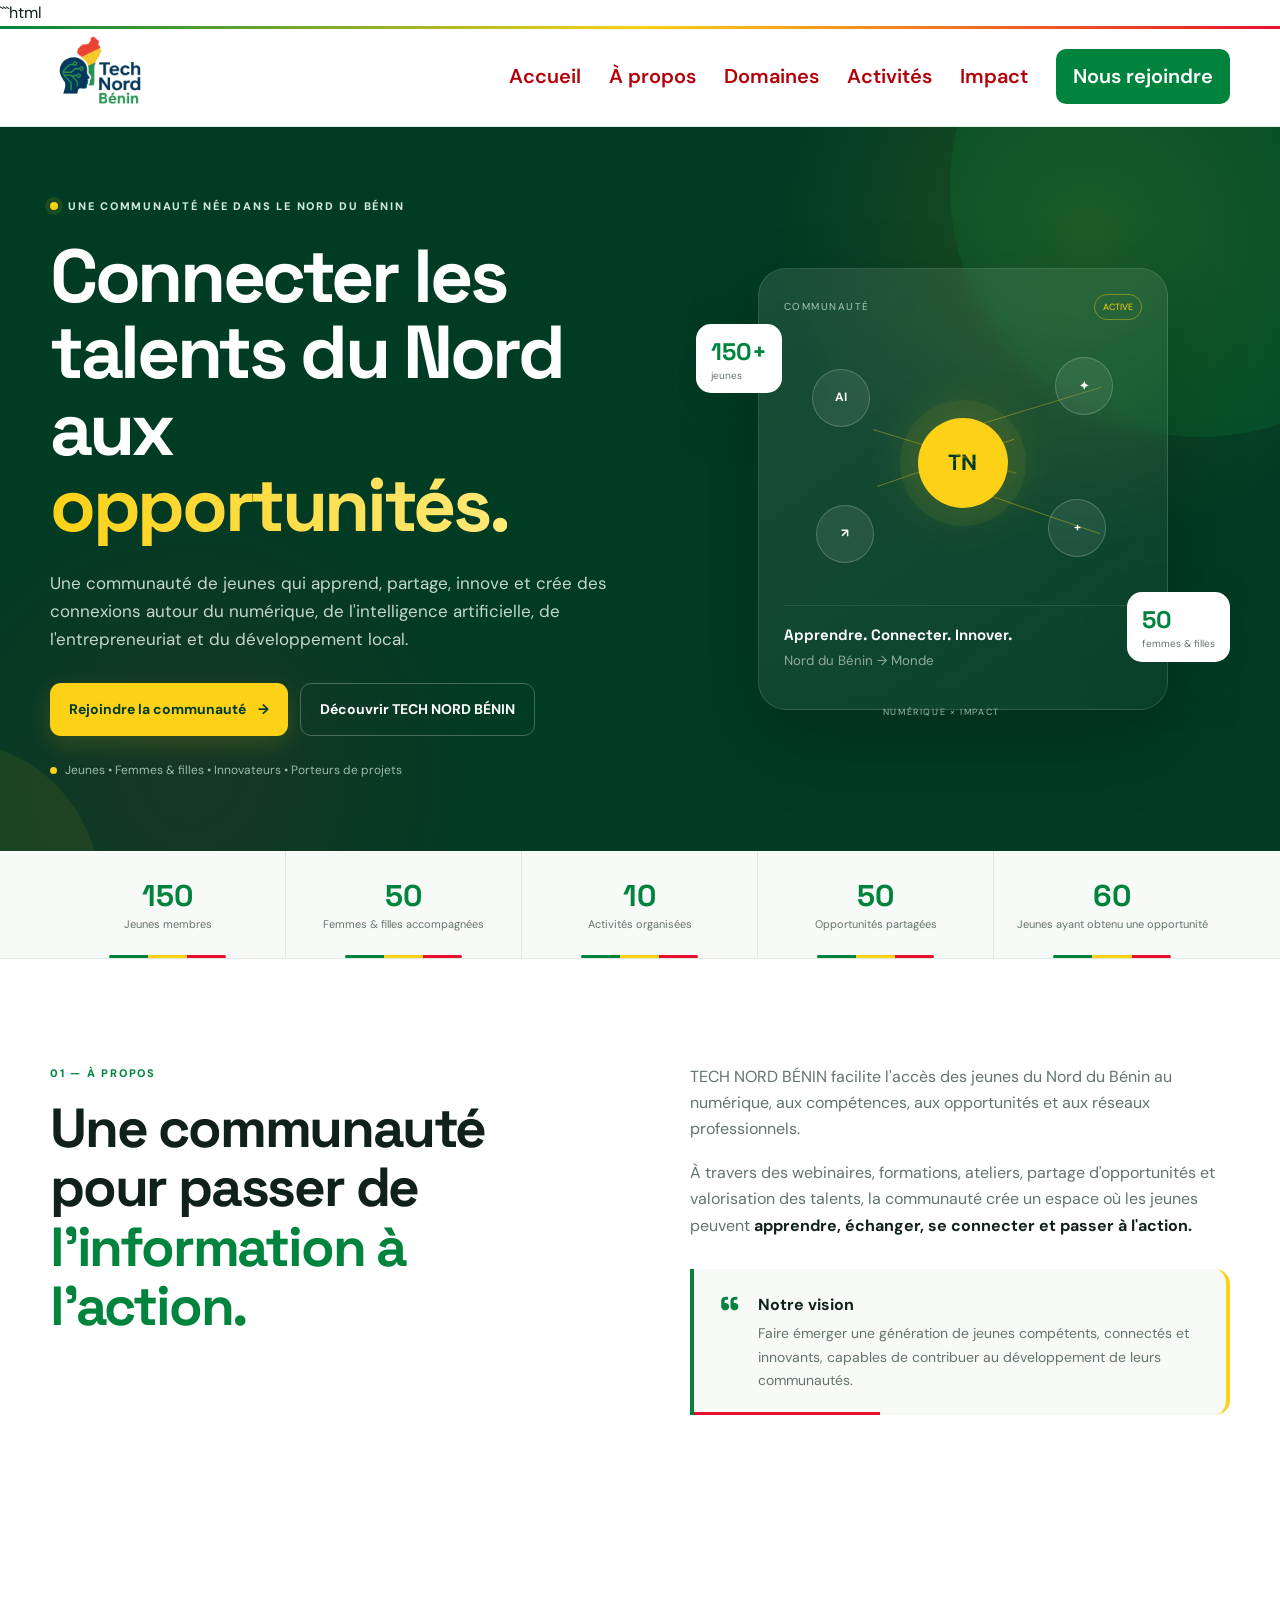
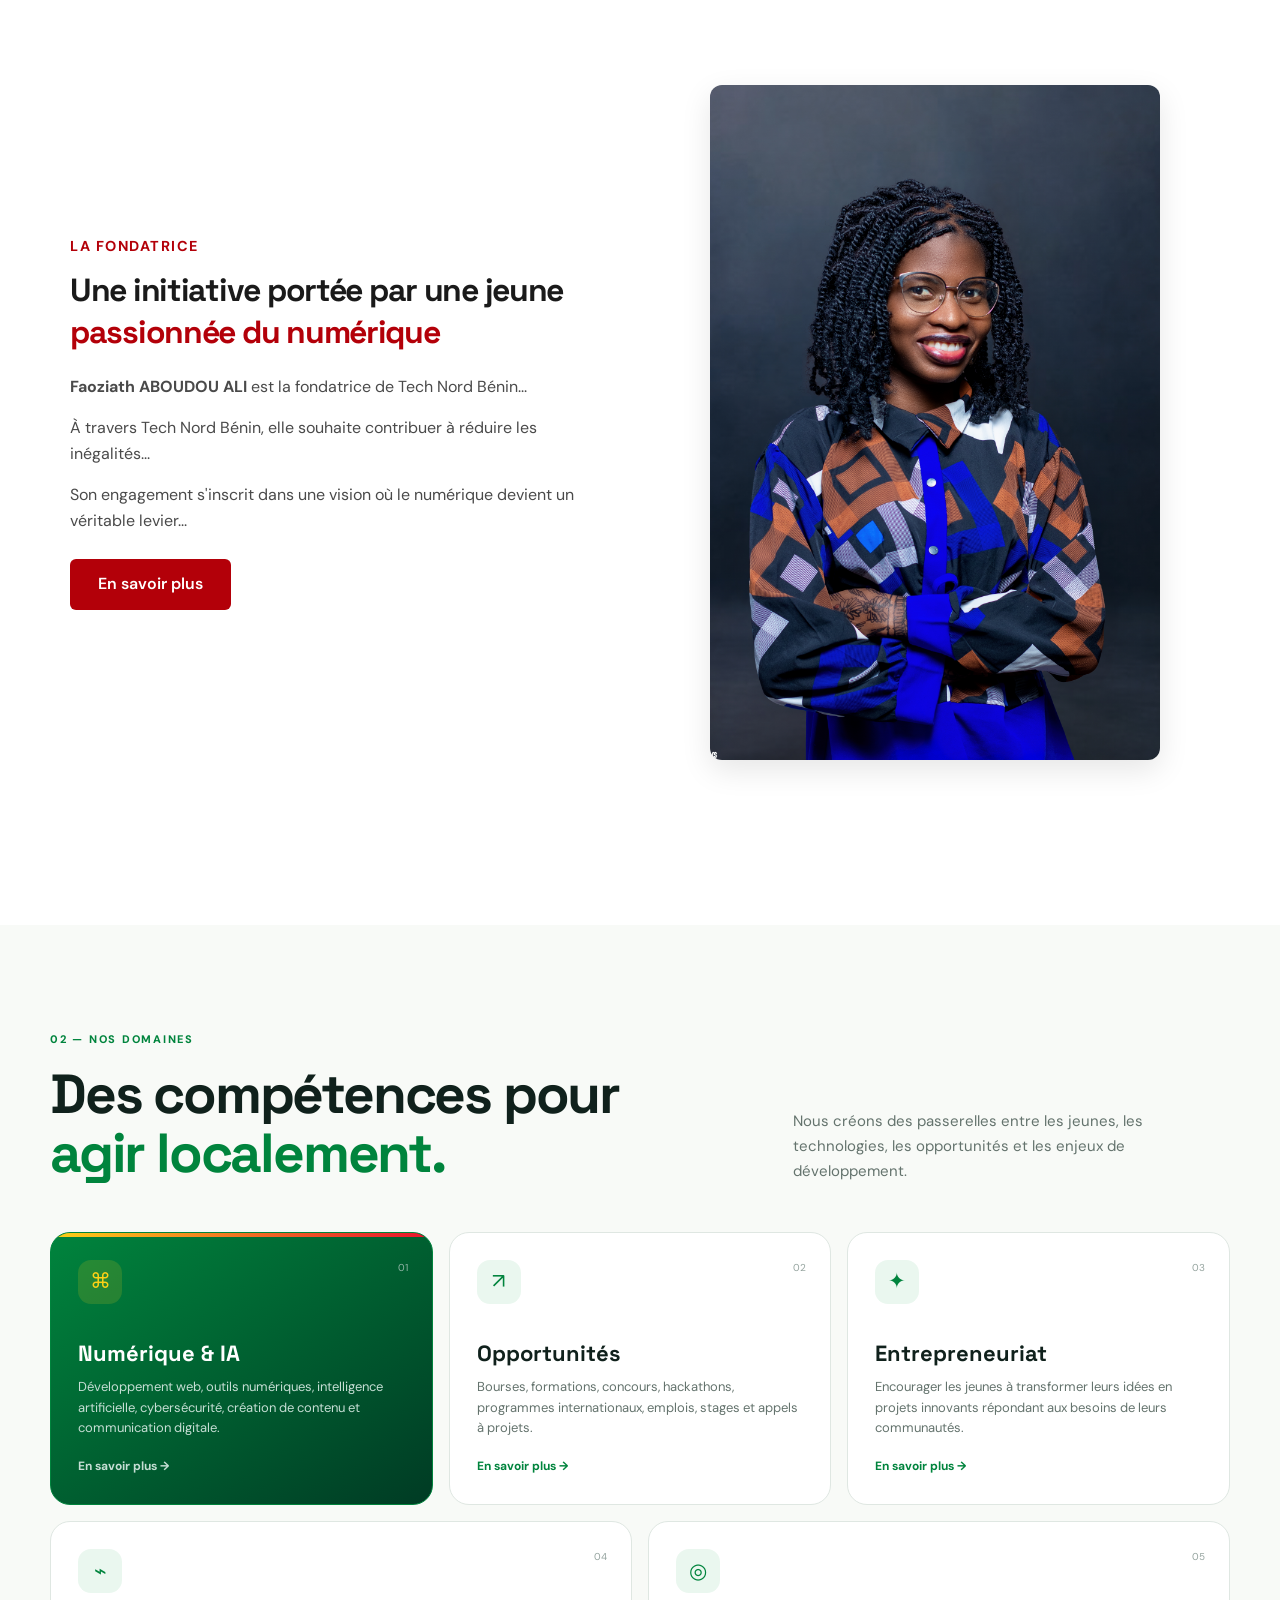
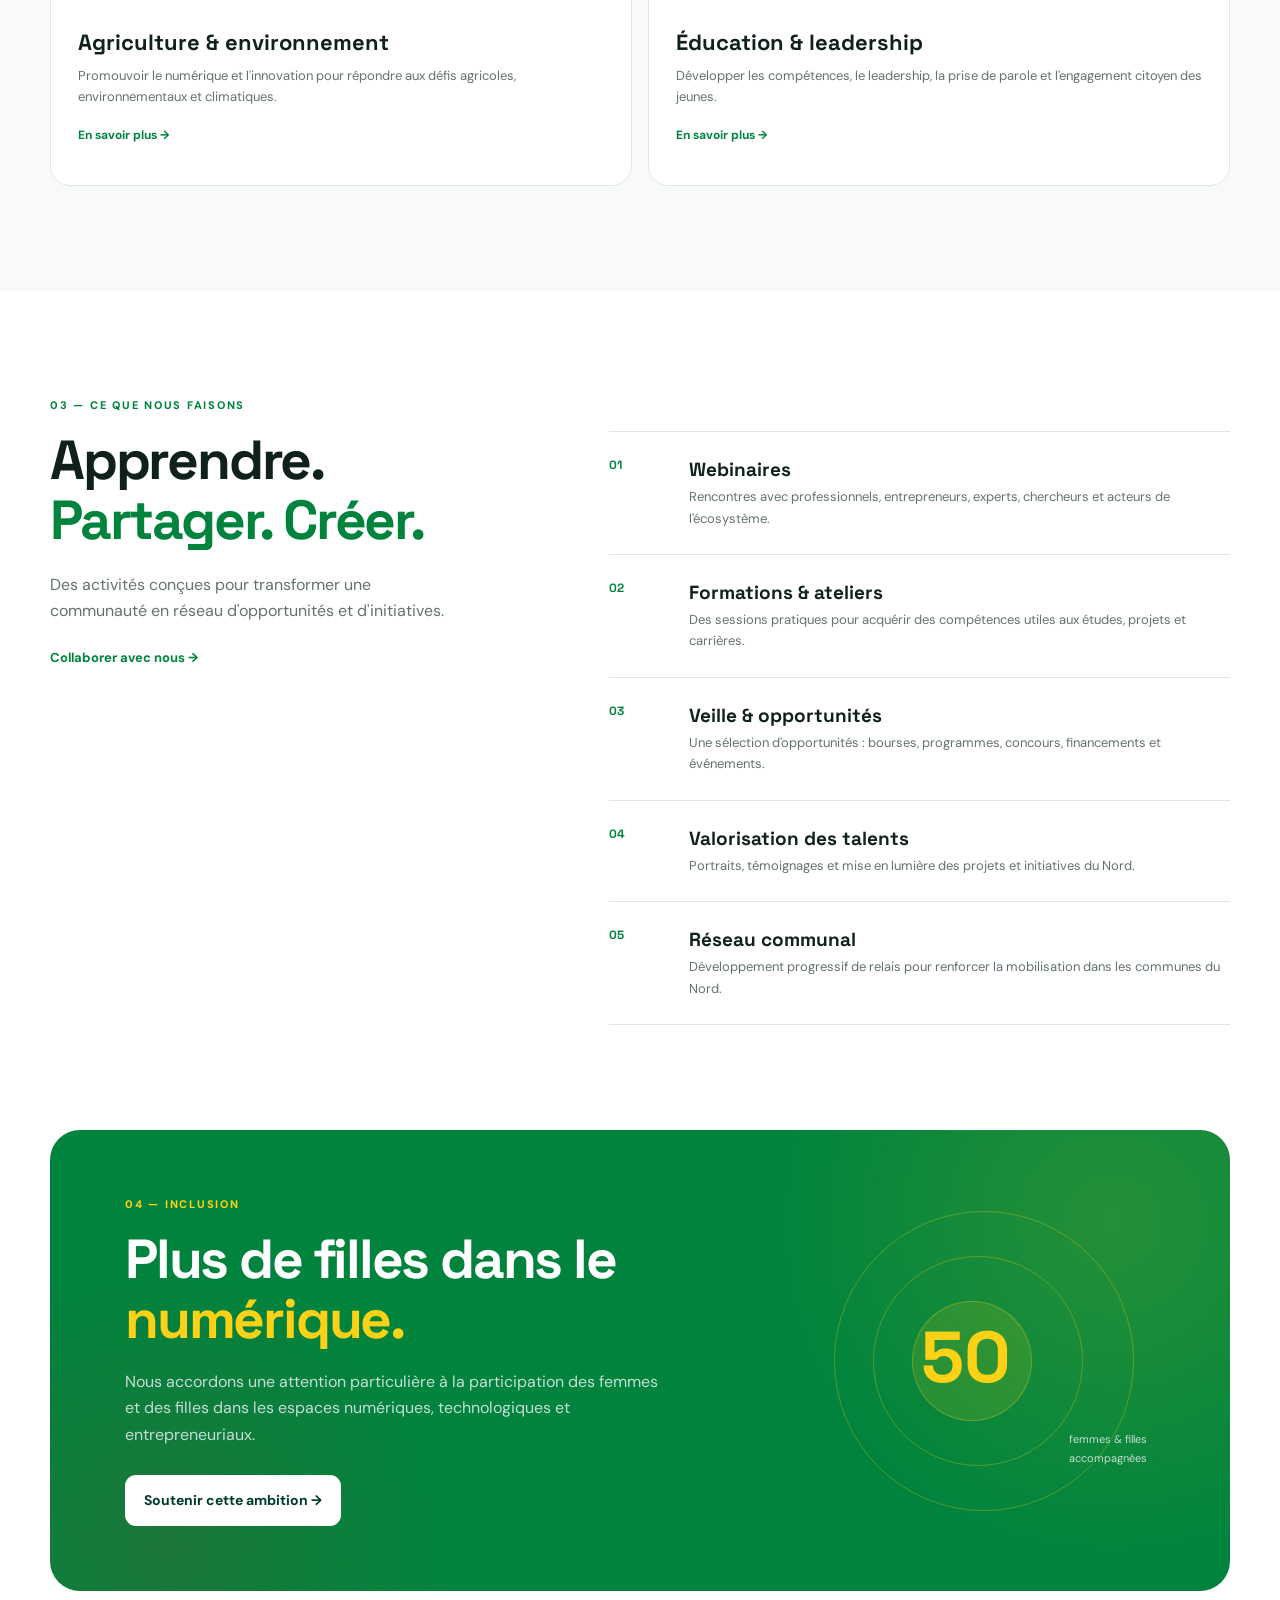
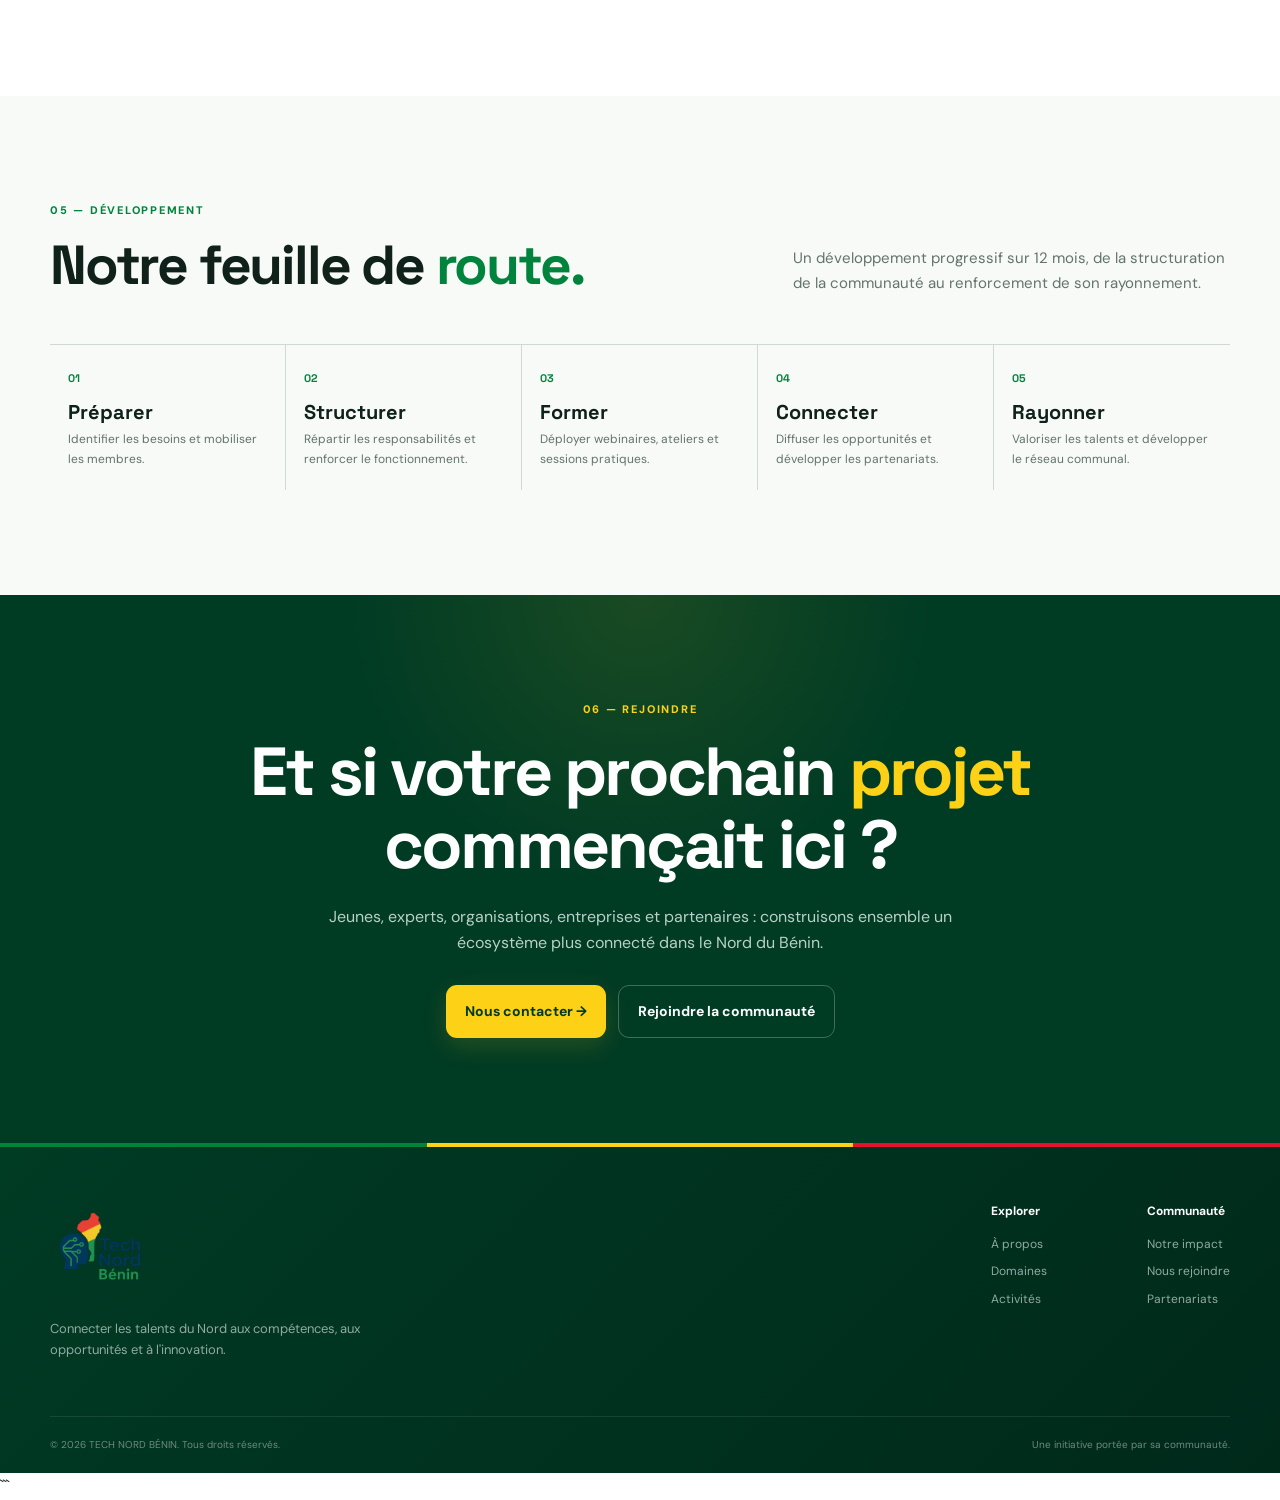
==== commit 9917b26a: "Mise à jour de la structure HTML et ajouts de la section fondatrice" ====
--- a/index.html
+++ b/index.html
@@ -1,3 +1,4 @@
+```html
 <!DOCTYPE html>
 <html lang="fr">
 <head>
@@ -34,12 +35,8 @@
 
     <div class="container nav">
 
-       
         <a href="#" class="logo">
-    <img src="Logo Tech Nord Bénin.png" alt="Tech Nord Bénin">
-</a>
-
-
+            <img src="Logo Tech Nord Bénin.png" alt="Tech Nord Bénin">
         </a>
 
         <!-- Bouton menu mobile -->
@@ -399,28 +396,62 @@
 
 </section>
 
-<!-- FONDATRICE --> 
- 
+
 <!-- =========================================================
      FONDATRICE
 ========================================================= -->
+
 <section class="section founder">
-    <div class="container founder-container"> 
-        <div class="founder-content"> 
-            <span class="section-tag">LA FONDATRICE</span> 
-            <h2>Une initiative portée par une jeune <span>passionnée du numérique</span></h2> 
-            <p><strong>Faoziath ABOUDOU ALI</strong> est la fondatrice de Tech Nord Bénin...</p>
-            <p>À travers Tech Nord Bénin, elle souhaite contribuer à réduire les inégalités...</p>
-            <p>Son engagement s'inscrit dans une vision où le numérique devient un véritable levier...</p>
-            <a href="#contact" class="about-button">En savoir plus</a>
-        </div> 
+
+    <div class="container founder-container">
+
+        <div class="founder-content">
+
+            <span class="section-tag">
+                LA FONDATRICE
+            </span>
+
+            <h2>
+                Une initiative portée par une jeune
+                <span>passionnée du numérique</span>
+            </h2>
+
+            <p>
+                <strong>Faoziath ABOUDOU ALI</strong>
+                est la fondatrice de Tech Nord Bénin...
+            </p>
+
+            <p>
+                À travers Tech Nord Bénin, elle souhaite contribuer
+                à réduire les inégalités...
+            </p>
+
+            <p>
+                Son engagement s'inscrit dans une vision où le numérique
+                devient un véritable levier...
+            </p>
+
+            <a href="#contact" class="about-button">
+                En savoir plus
+            </a>
+
+        </div>
+
+
         <div class="founder-image">
-            <img src="SAVE_20260714_125118.jpg" alt="Faoziath ABOUDOU ALI, fondatrice de Tech Nord Bénin"> 
-        </div> 
-    </div> 
+
+            <img
+                src="SAVE_20260714_125118.jpg"
+                alt="Faoziath ABOUDOU ALI, fondatrice de Tech Nord Bénin"
+            >
+
+        </div>
+
+    </div>
+
 </section>
 
-        
+
 <!-- =========================================================
      DOMAINES
 ========================================================= -->
@@ -843,9 +874,7 @@
         <div class="inclusion-visual">
 
             <div class="circle c1"></div>
-
             <div class="circle c2"></div>
-
             <div class="circle c3"></div>
 
             <div class="big-50">
@@ -1081,15 +1110,12 @@
 
         <div class="footer-brand">
 
-             <a href="#" class="logo">
-    <img src="Logo Tech Nord Bénin.png" alt="Tech Nord Bénin">
-</a>
-
-                <span class="logo-text">
-
-                    TECH NORD <b>BÉNIN</b>
-
-                </span>
+            <a href="#" class="logo">
+
+                <img
+                    src="Logo Tech Nord Bénin.png"
+                    alt="Tech Nord Bénin"
+                >
 
             </a>
 
@@ -1216,4 +1242,5 @@
 </script>
 
 </body>
-</html>+</html>
+```
--- a/style.css
+++ b/style.css
@@ -1,3 +1,4 @@
+
 /* =========================================================
    VARIABLES — IDENTITÉ TECH NORD BÉNIN
 ========================================================= */
@@ -2292,6 +2293,178 @@
 
 
 /* =========================================================
+   SECTION FONDATRICE
+========================================================= */
+
+.founder-container {
+
+    display: flex;
+
+    align-items: center;
+
+    justify-content: space-between;
+
+    gap: 40px;
+
+    max-width: 1200px;
+
+    margin: 0 auto;
+
+    padding: 60px 20px;
+
+}
+
+
+.founder-content {
+
+    flex: 1;
+
+}
+
+
+.founder-content .section-tag {
+
+    display: inline-block;
+
+    font-size: 0.9rem;
+
+    font-weight: 700;
+
+    text-transform: uppercase;
+
+    letter-spacing: 1.5px;
+
+    color: #b30009;
+
+    margin-bottom: 12px;
+
+}
+
+
+.founder-content h2 {
+
+    font-size: 2rem;
+
+    line-height: 1.3;
+
+    margin-bottom: 20px;
+
+    color: #1a1a1a;
+
+}
+
+
+.founder-content h2 span {
+
+    color: #b30009;
+
+}
+
+
+.founder-content p {
+
+    font-size: 1rem;
+
+    line-height: 1.6;
+
+    color: #4a4a4a;
+
+    margin-bottom: 16px;
+
+}
+
+
+.about-button {
+
+    display: inline-block;
+
+    margin-top: 10px;
+
+    padding: 12px 28px;
+
+    background-color: #b30009;
+
+    color: #ffffff;
+
+    text-decoration: none;
+
+    font-weight: 600;
+
+    border-radius: 6px;
+
+    transition:
+        background-color 0.3s ease,
+        transform 0.2s ease;
+
+}
+
+
+.about-button:hover {
+
+    background-color: #b30009;
+
+    transform: translateY(-2px);
+
+}
+
+
+.founder-image {
+
+    flex: 1;
+
+    display: flex;
+
+    justify-content: center;
+
+}
+
+
+.founder-image img {
+
+    width: 100%;
+
+    max-width: 450px;
+
+    height: auto;
+
+    border-radius: 12px;
+
+    box-shadow:
+        0 10px 30px
+        rgba(0, 0, 0, 0.1);
+
+    object-fit: cover;
+
+}
+
+
+/* --- Responsive pour mobiles et tablettes --- */
+
+@media (max-width: 768px) {
+
+    .founder-container {
+
+        flex-direction: column-reverse;
+
+        text-align: center;
+
+        gap: 30px;
+
+        padding: 40px 16px;
+
+    }
+
+
+    .founder-image img {
+
+        max-width: 100%;
+
+    }
+
+}
+
+
+/* =========================================================
    TABLETTE
 ========================================================= */
 
@@ -2902,100 +3075,3 @@
     }
 
 }
-
-
-/* =========================
-   SECTION FONDATRICE
-========================= */
-
-/* Container principal de la section Fondatrice */
-.founder-container {
-  display: flex;
-  align-items: center; /* Aligne verticalement le contenu et l'image */
-  justify-content: space-between;
-  gap: 40px; /* Espace entre le texte et l'image */
-  max-width: 1200px;
-  margin: 0 auto;
-  padding: 60px 20px;
-}
-
-/* Bloc texte (à gauche) */
-.founder-content {
-  flex: 1; /* Occupe la moitié du conteneur */
-}
-
-.founder-content .section-tag {
-  display: inline-block;
-  font-size: 0.9rem;
-  font-weight: 700;
-  text-transform: uppercase;
-  letter-spacing: 1.5px;
-  color: #b30009;; /* À adapter selon votre charte graphique */
-  margin-bottom: 12px;
-}
-
-.founder-content h2 {
-  font-size: 2rem;
-  line-height: 1.3;
-  margin-bottom: 20px;
-  color: #1a1a1a;
-}
-
-.founder-content h2 span {
-  color:#b30009;; /* Accentuation du texte */
-}
-
-.founder-content p {
-  font-size: 1rem;
-  line-height: 1.6;
-  color: #4a4a4a;
-  margin-bottom: 16px;
-}
-
-/* Bouton "En savoir plus" */
-.about-button {
-  display: inline-block;
-  margin-top: 10px;
-  padding: 12px 28px;
-  background-color: #b30009;;
-  color: #ffffff;
-  text-decoration: none;
-  font-weight: 600;
-  border-radius: 6px;
-  transition: background-color 0.3s ease, transform 0.2s ease;
-}
-
-.about-button:hover {
-  background-color: #b30009;
-  transform: translateY(-2px);
-}
-
-/* Bloc image (à droite) */
-.founder-image {
-  flex: 1; /* Occupe l'autre moitié du conteneur */
-  display: flex;
-  justify-content: center;
-}
-
-.founder-image img {
-  width: 100%;
-  max-width: 450px; /* Largeur maximale de l'image */
-  height: auto;
-  border-radius: 12px; /* Coins arrondis */
-  box-shadow: 0 10px 30px rgba(0, 0, 0, 0.1); /* Ombre douce */
-  object-fit: cover;
-}
-
-/* --- Responsive pour mobiles et tablettes --- */
-@media (max-width: 768px) {
-  .founder-container {
-    flex-direction: column-reverse; /* Place l'image au-dessus ou en dessous sur mobile */
-    text-align: center;
-    gap: 30px;
-    padding: 40px 16px;
-  }
-
-  .founder-image img {
-    max-width: 100%;
-  }
-}
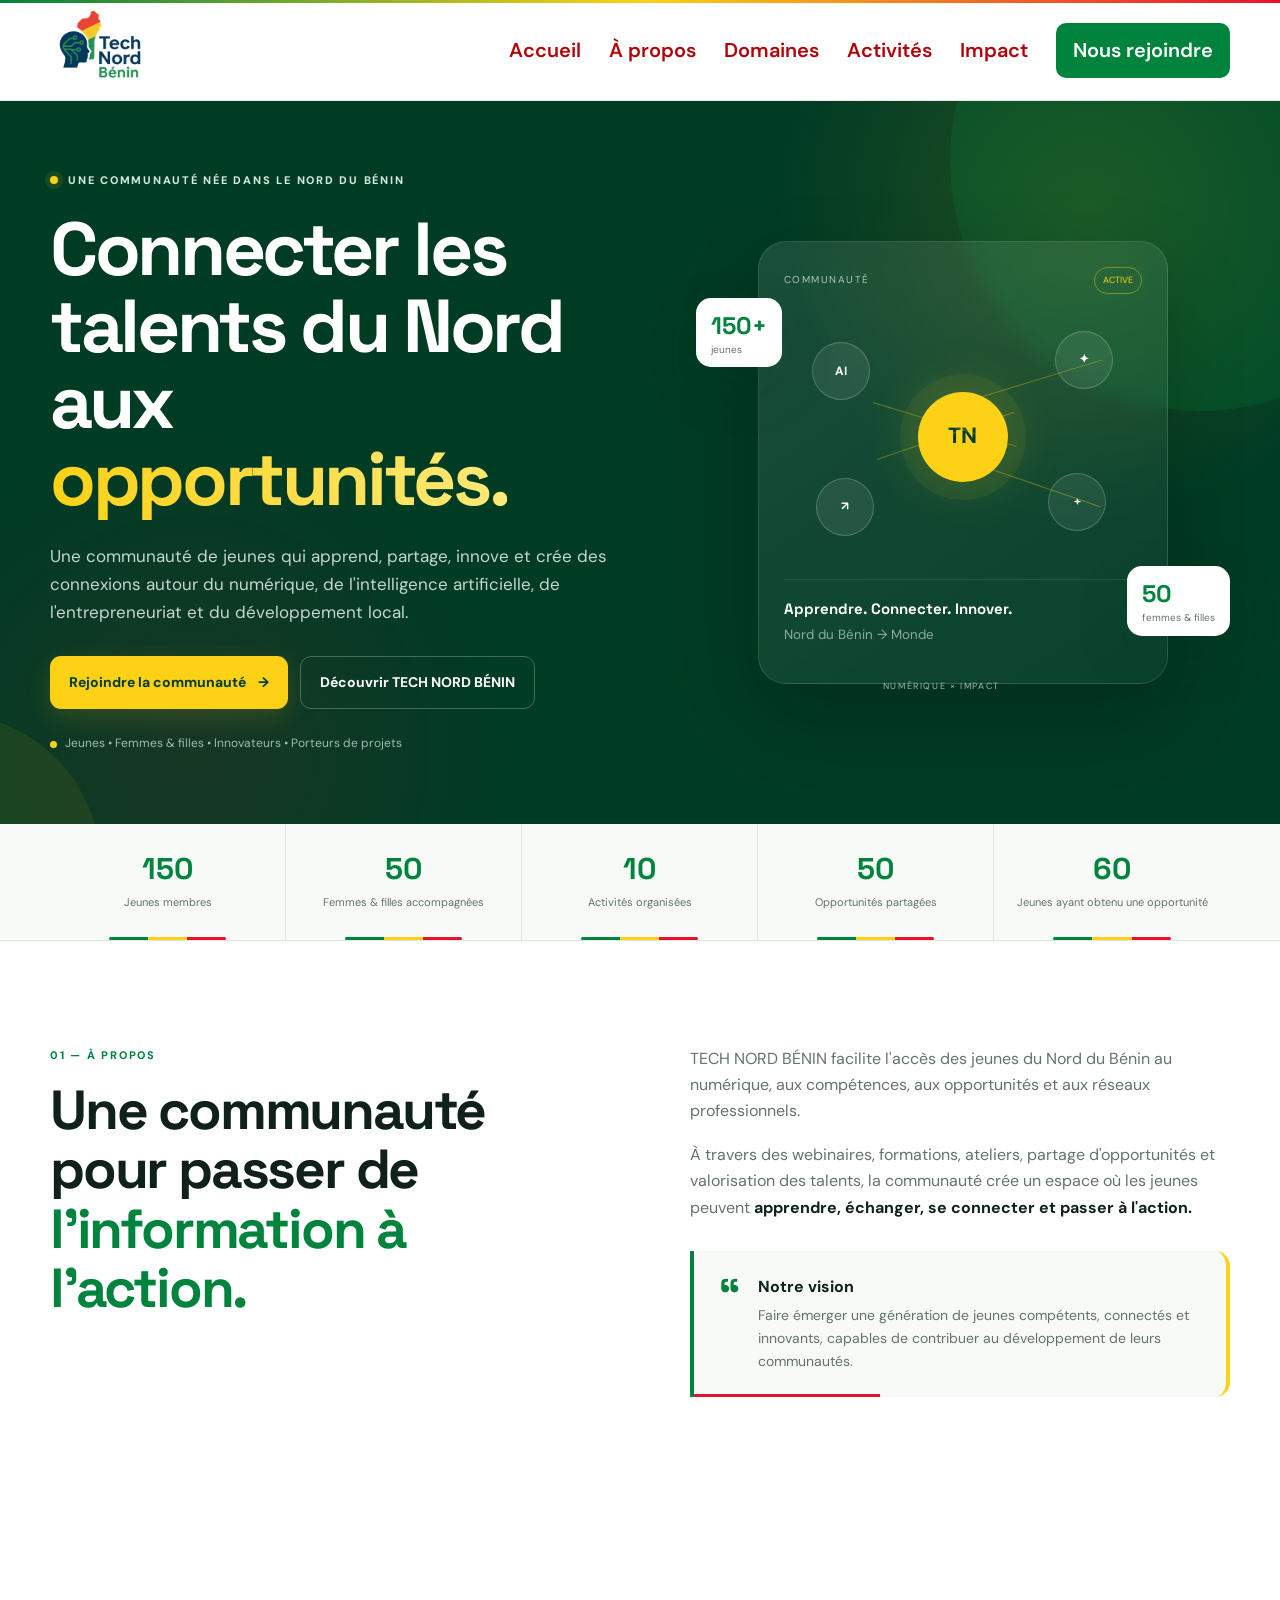
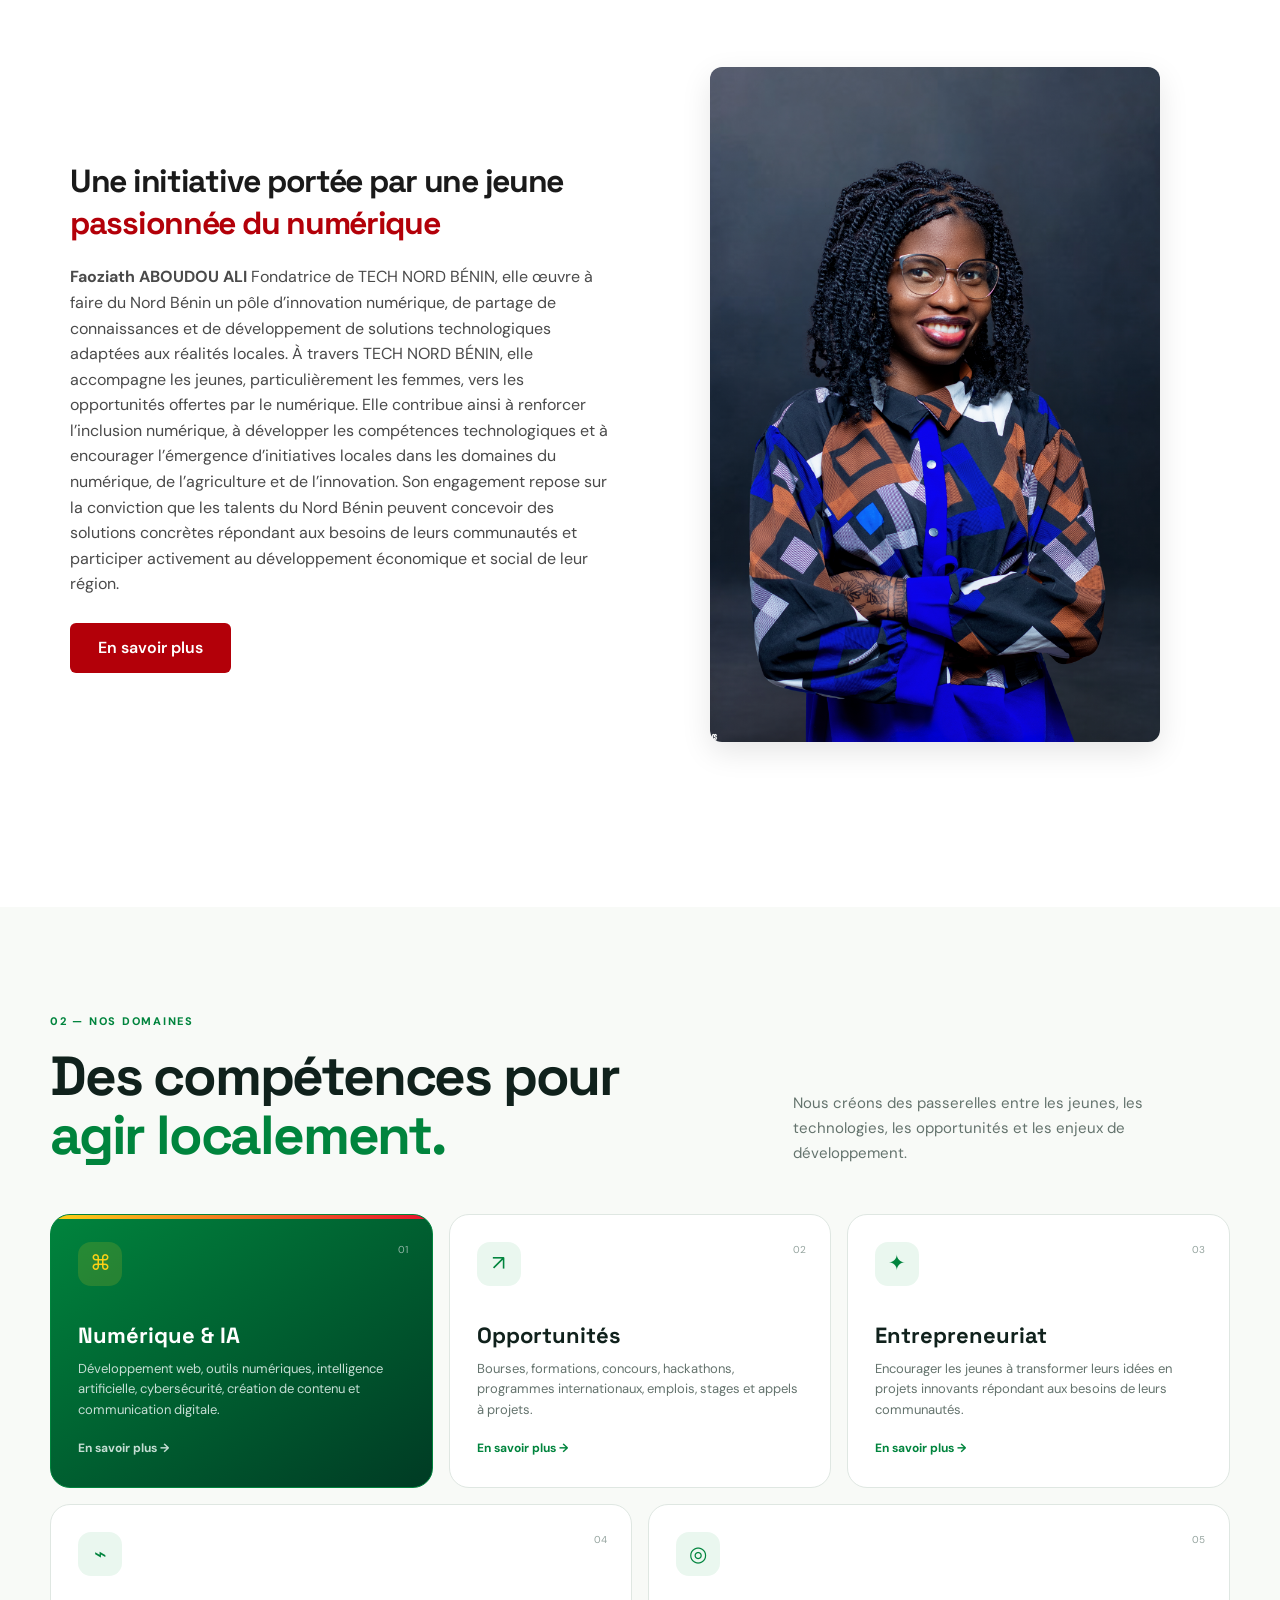
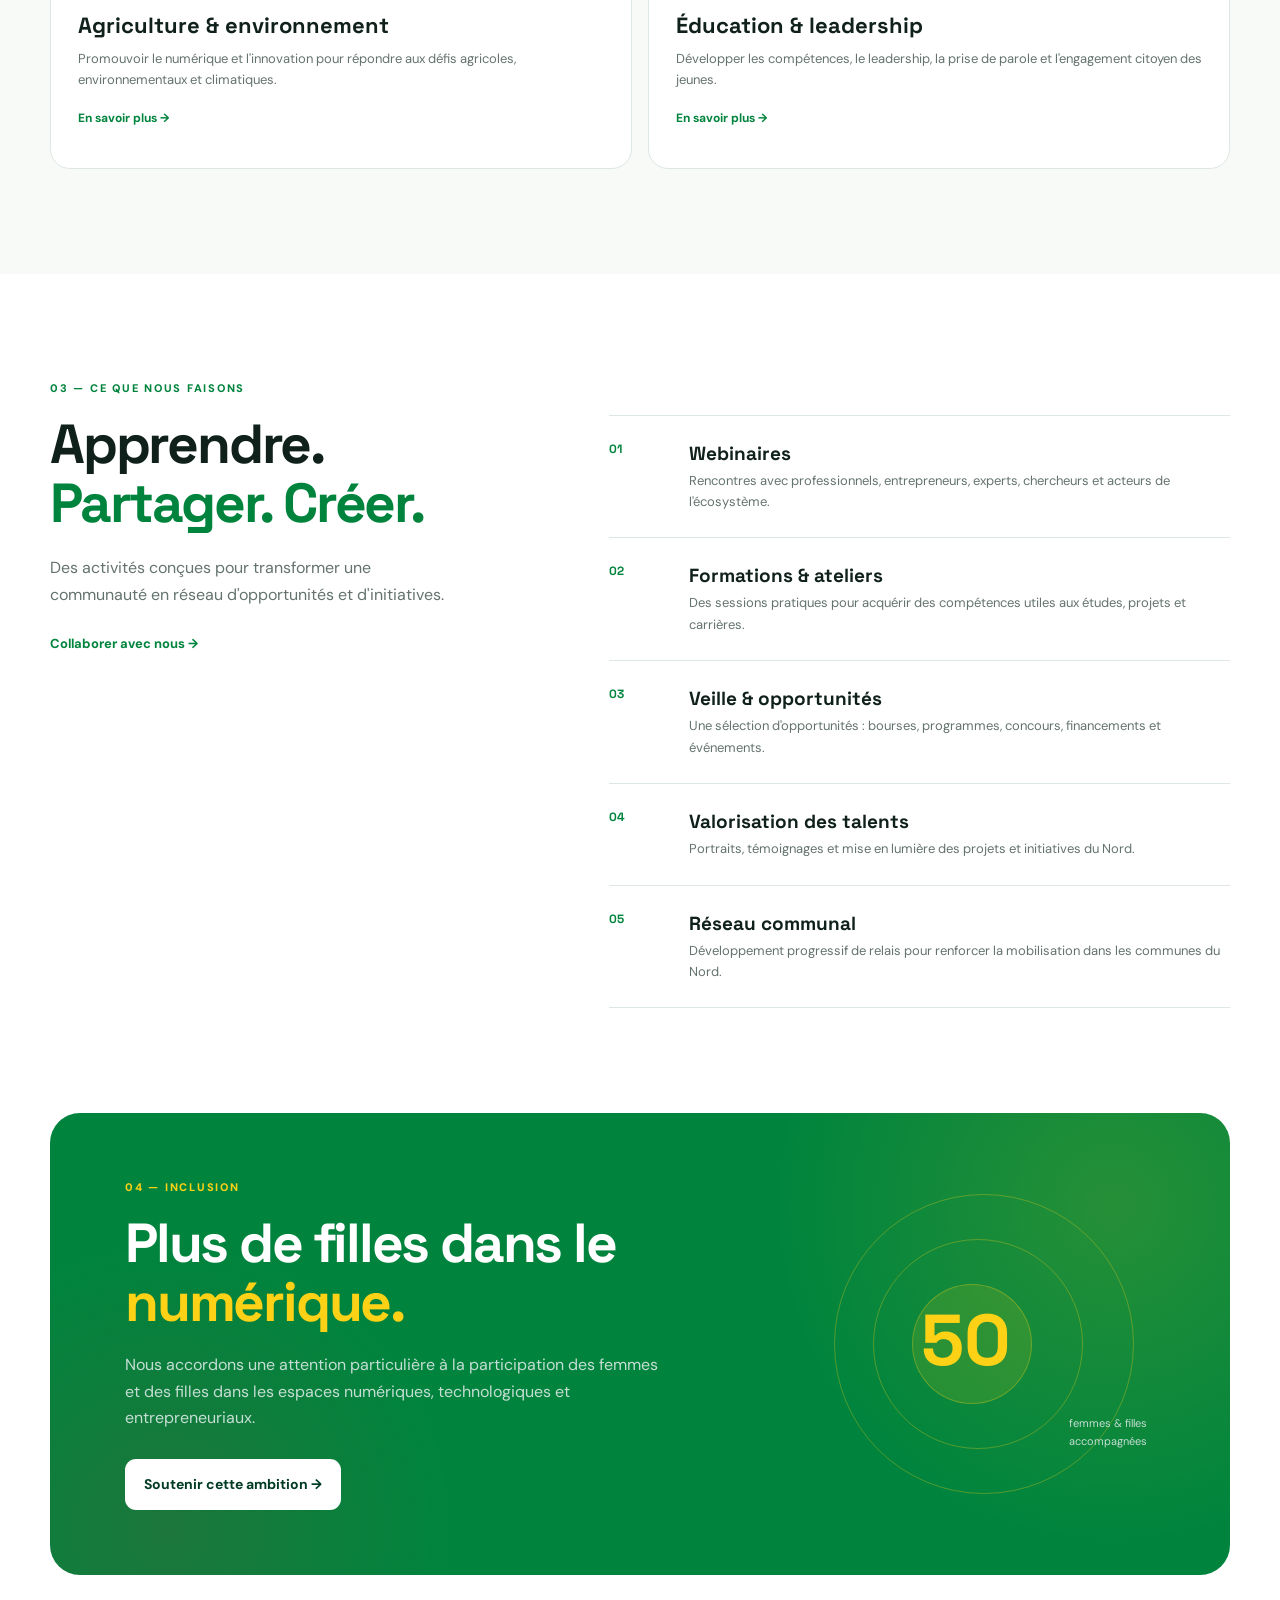
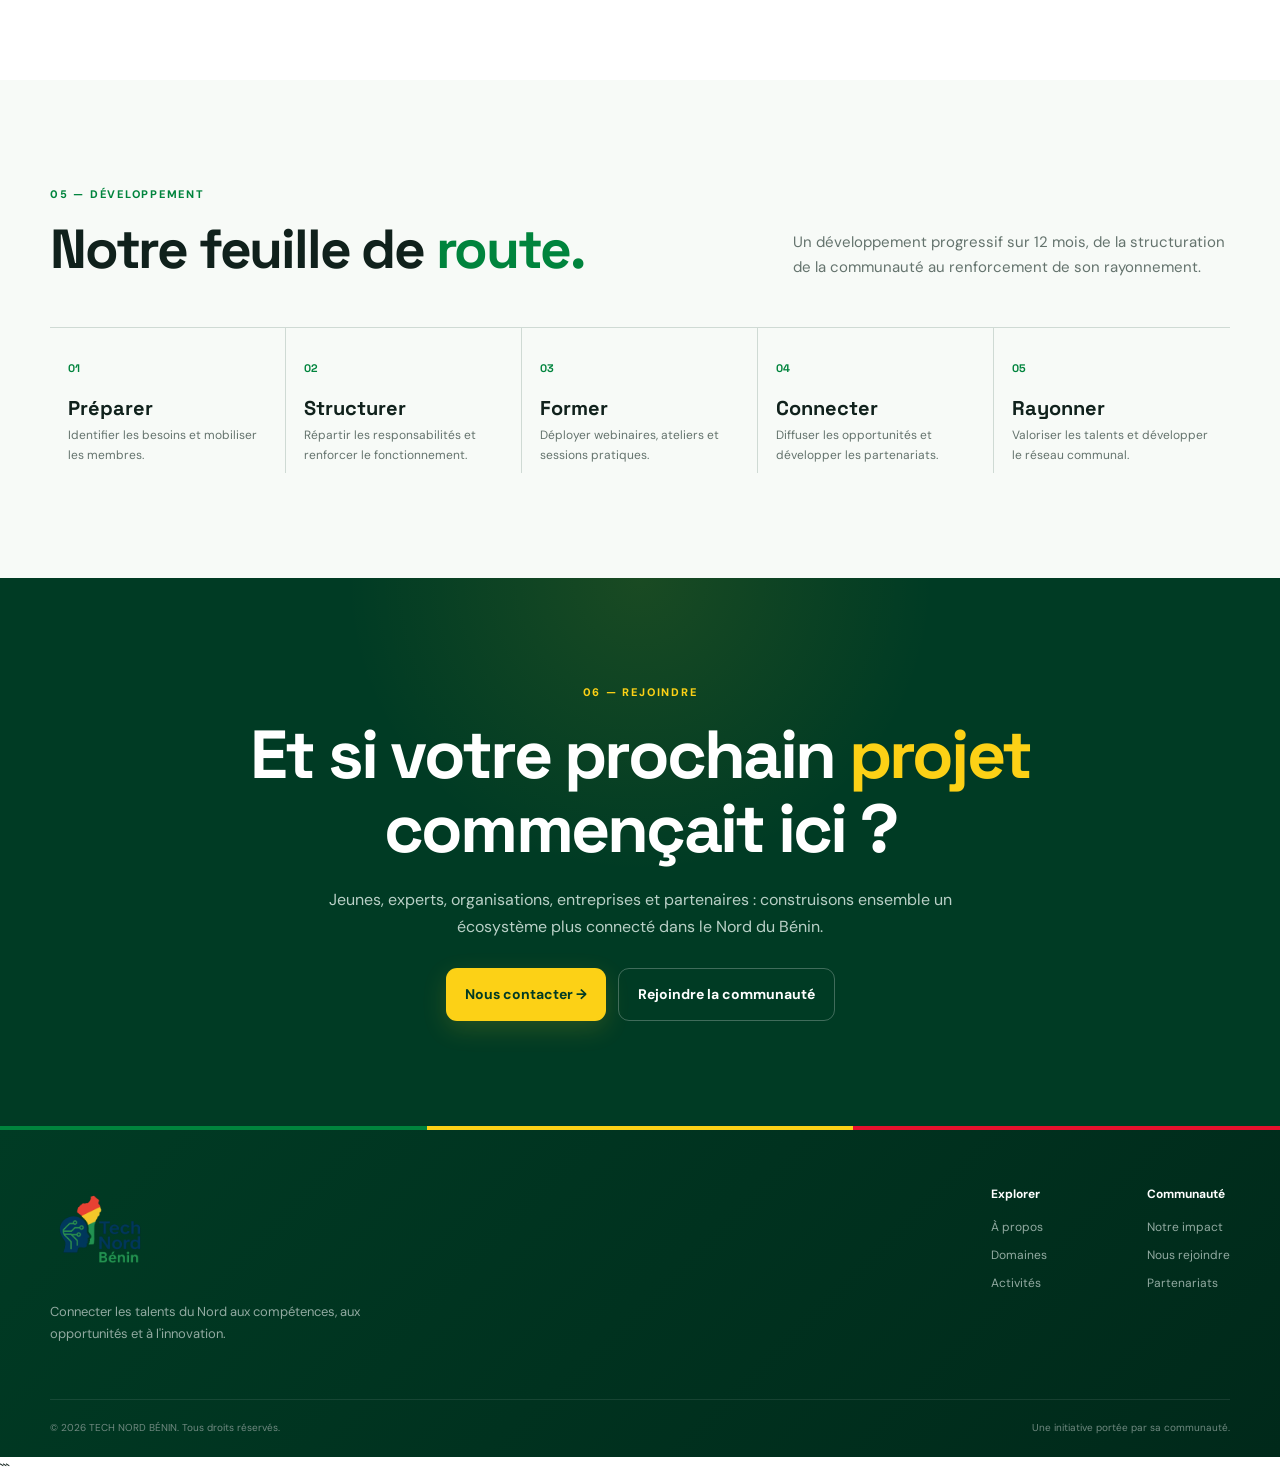
==== commit 80f54c13: "Mise à jour de la structure HTML et ajouts de la section fondatrice" ====
--- a/index.html
+++ b/index.html
@@ -1,4 +1,3 @@
-```html
 <!DOCTYPE html>
 <html lang="fr">
 <head>
@@ -408,7 +407,6 @@
         <div class="founder-content">
 
             <span class="section-tag">
-                LA FONDATRICE
             </span>
 
             <h2>
@@ -418,17 +416,11 @@
 
             <p>
                 <strong>Faoziath ABOUDOU ALI</strong>
-                est la fondatrice de Tech Nord Bénin...
-            </p>
-
-            <p>
-                À travers Tech Nord Bénin, elle souhaite contribuer
-                à réduire les inégalités...
-            </p>
-
-            <p>
-                Son engagement s'inscrit dans une vision où le numérique
-                devient un véritable levier...
+             Fondatrice de TECH NORD BÉNIN, elle œuvre à faire du Nord Bénin un pôle d’innovation numérique, de partage de connaissances et de développement de solutions technologiques adaptées aux réalités locales.
+
+À travers TECH NORD BÉNIN, elle accompagne les jeunes, particulièrement les femmes, vers les opportunités offertes par le numérique. Elle contribue ainsi à renforcer l’inclusion numérique, à développer les compétences technologiques et à encourager l’émergence d’initiatives locales dans les domaines du numérique, de l’agriculture et de l’innovation.
+
+Son engagement repose sur la conviction que les talents du Nord Bénin peuvent concevoir des solutions concrètes répondant aux besoins de leurs communautés et participer activement au développement économique et social de leur région.
             </p>
 
             <a href="#contact" class="about-button">
